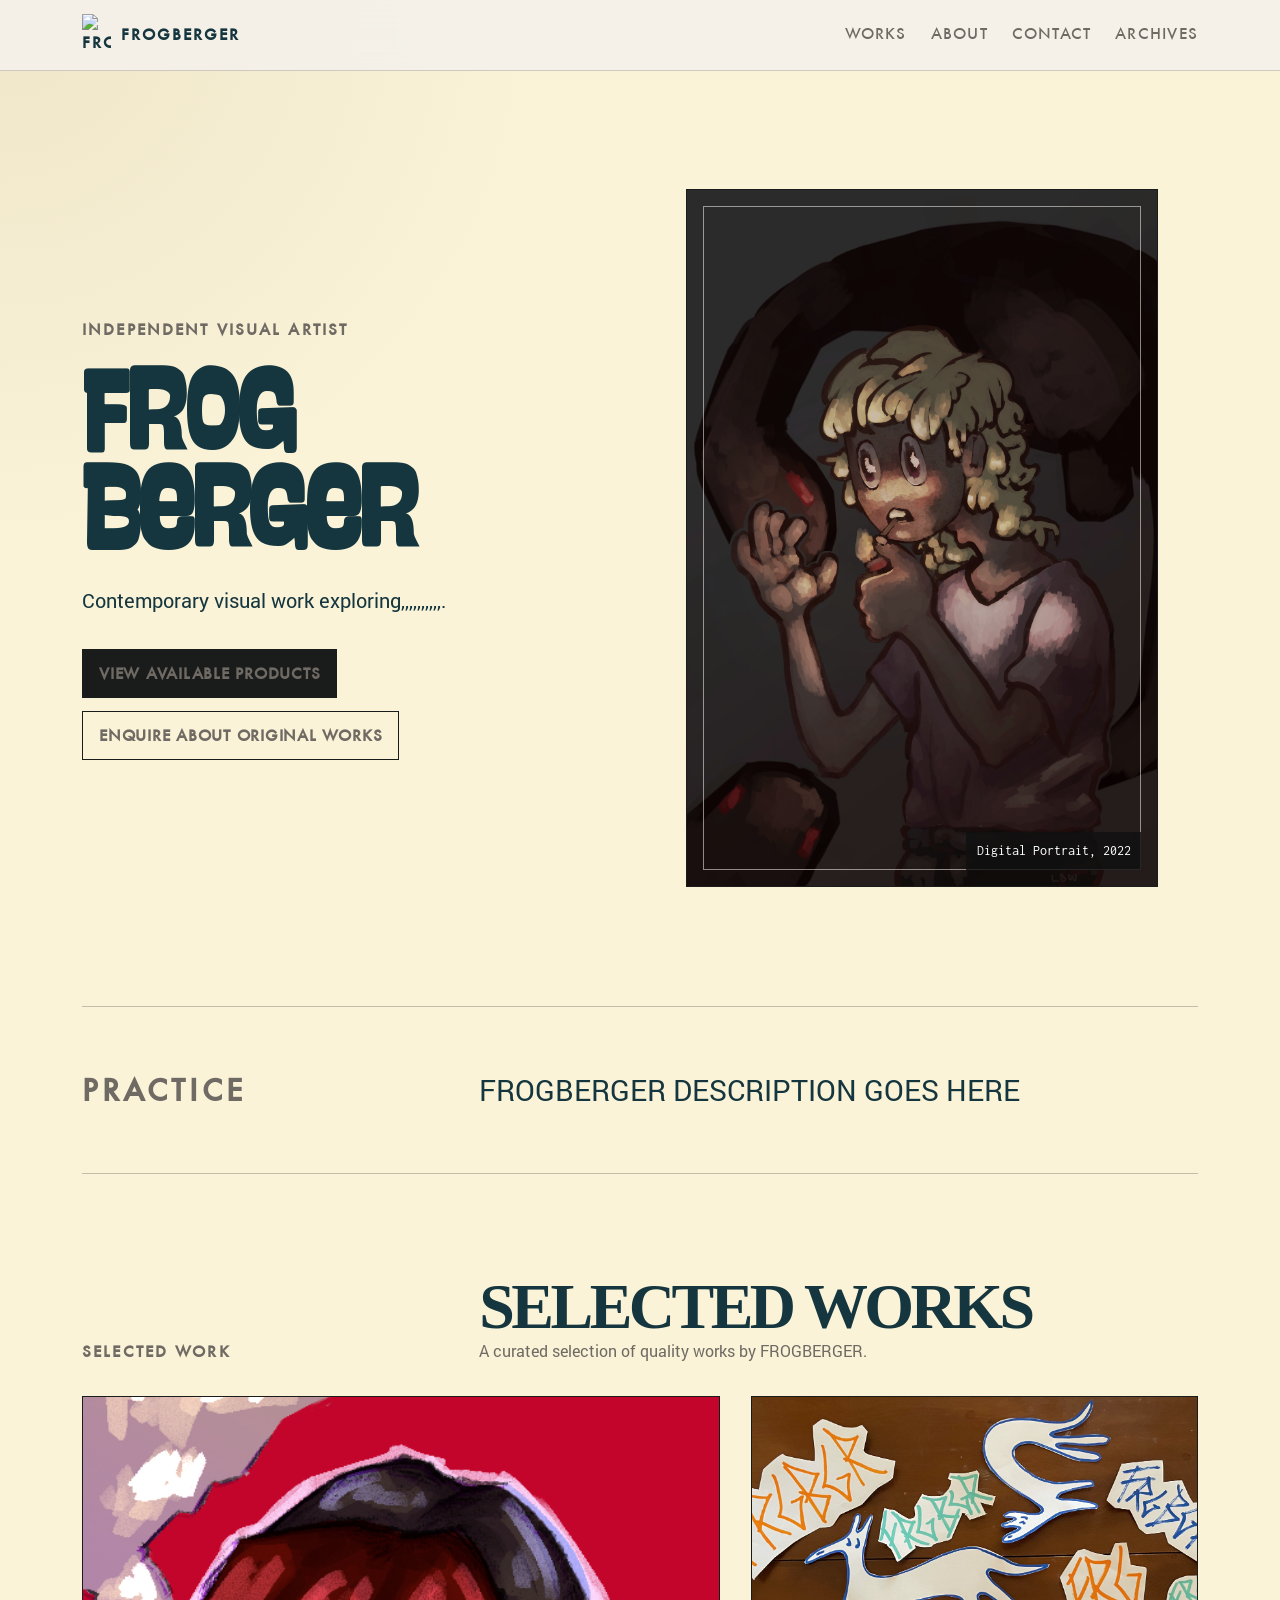
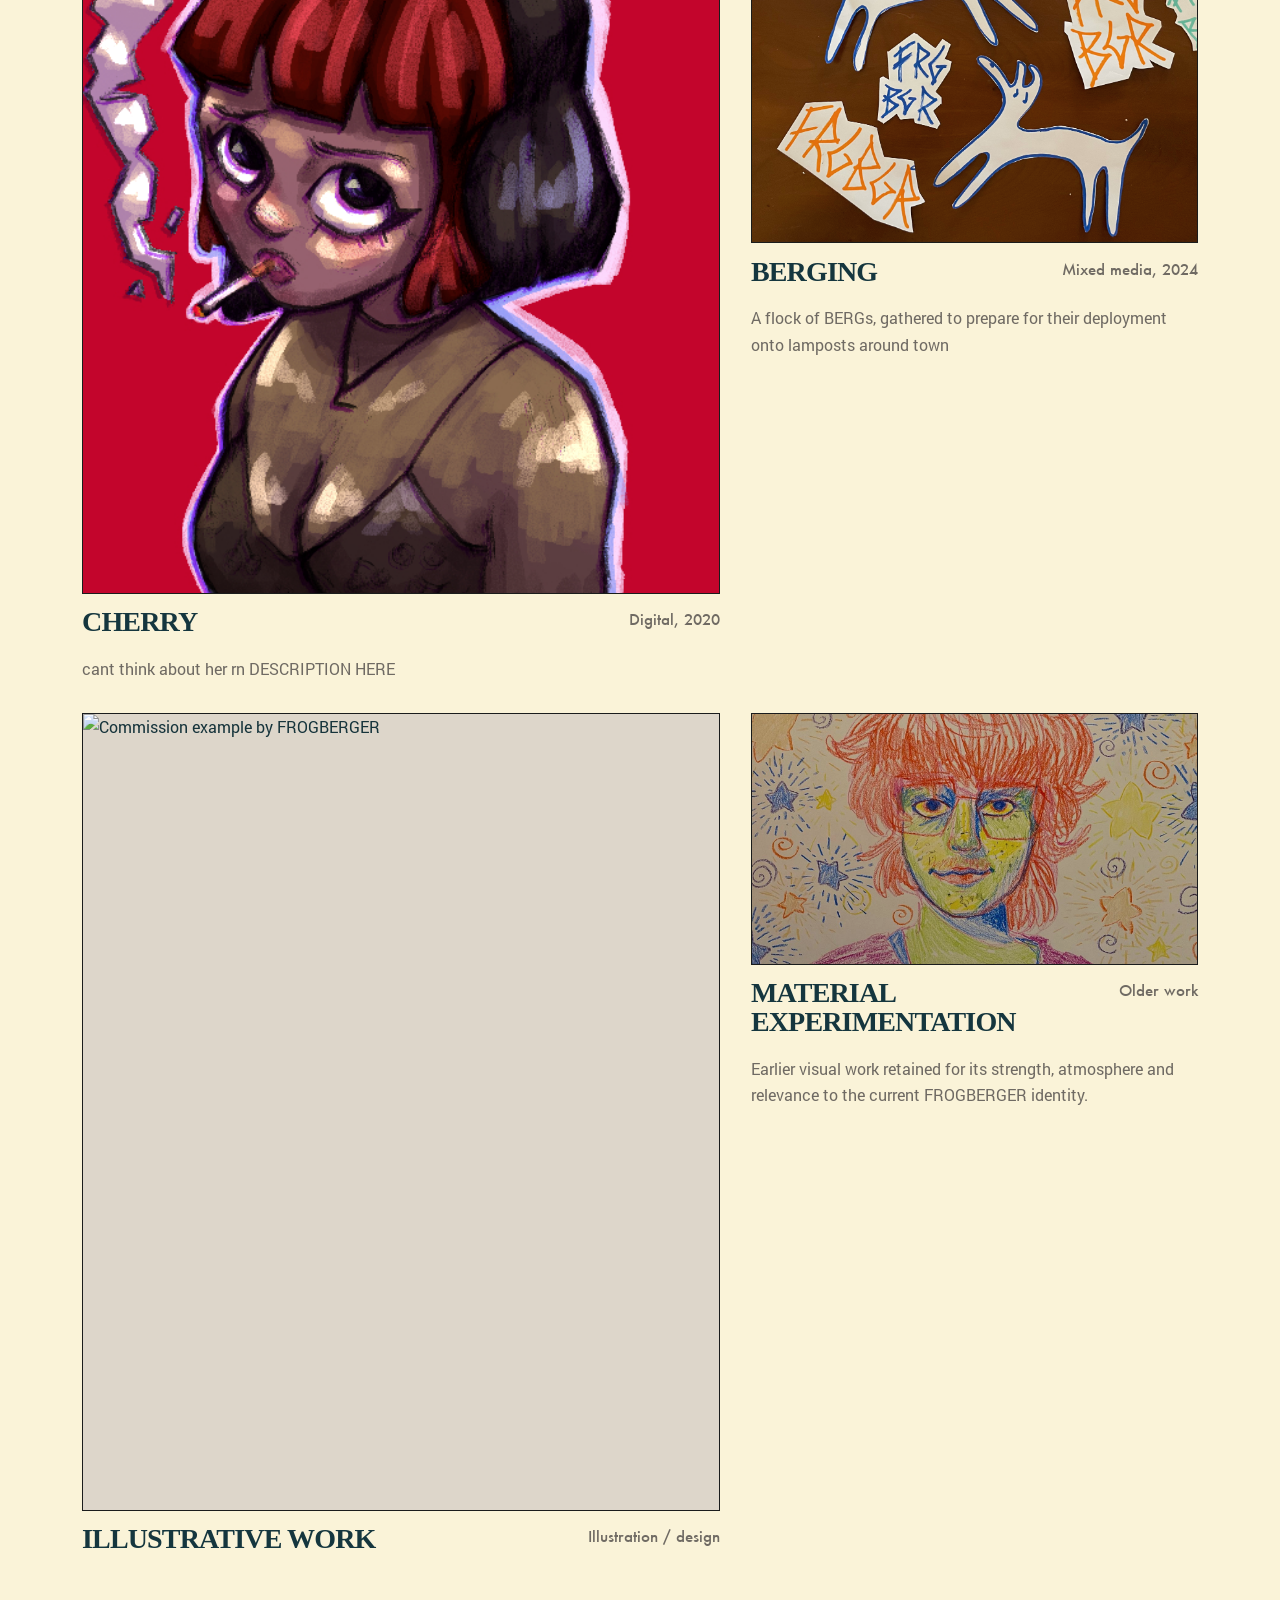
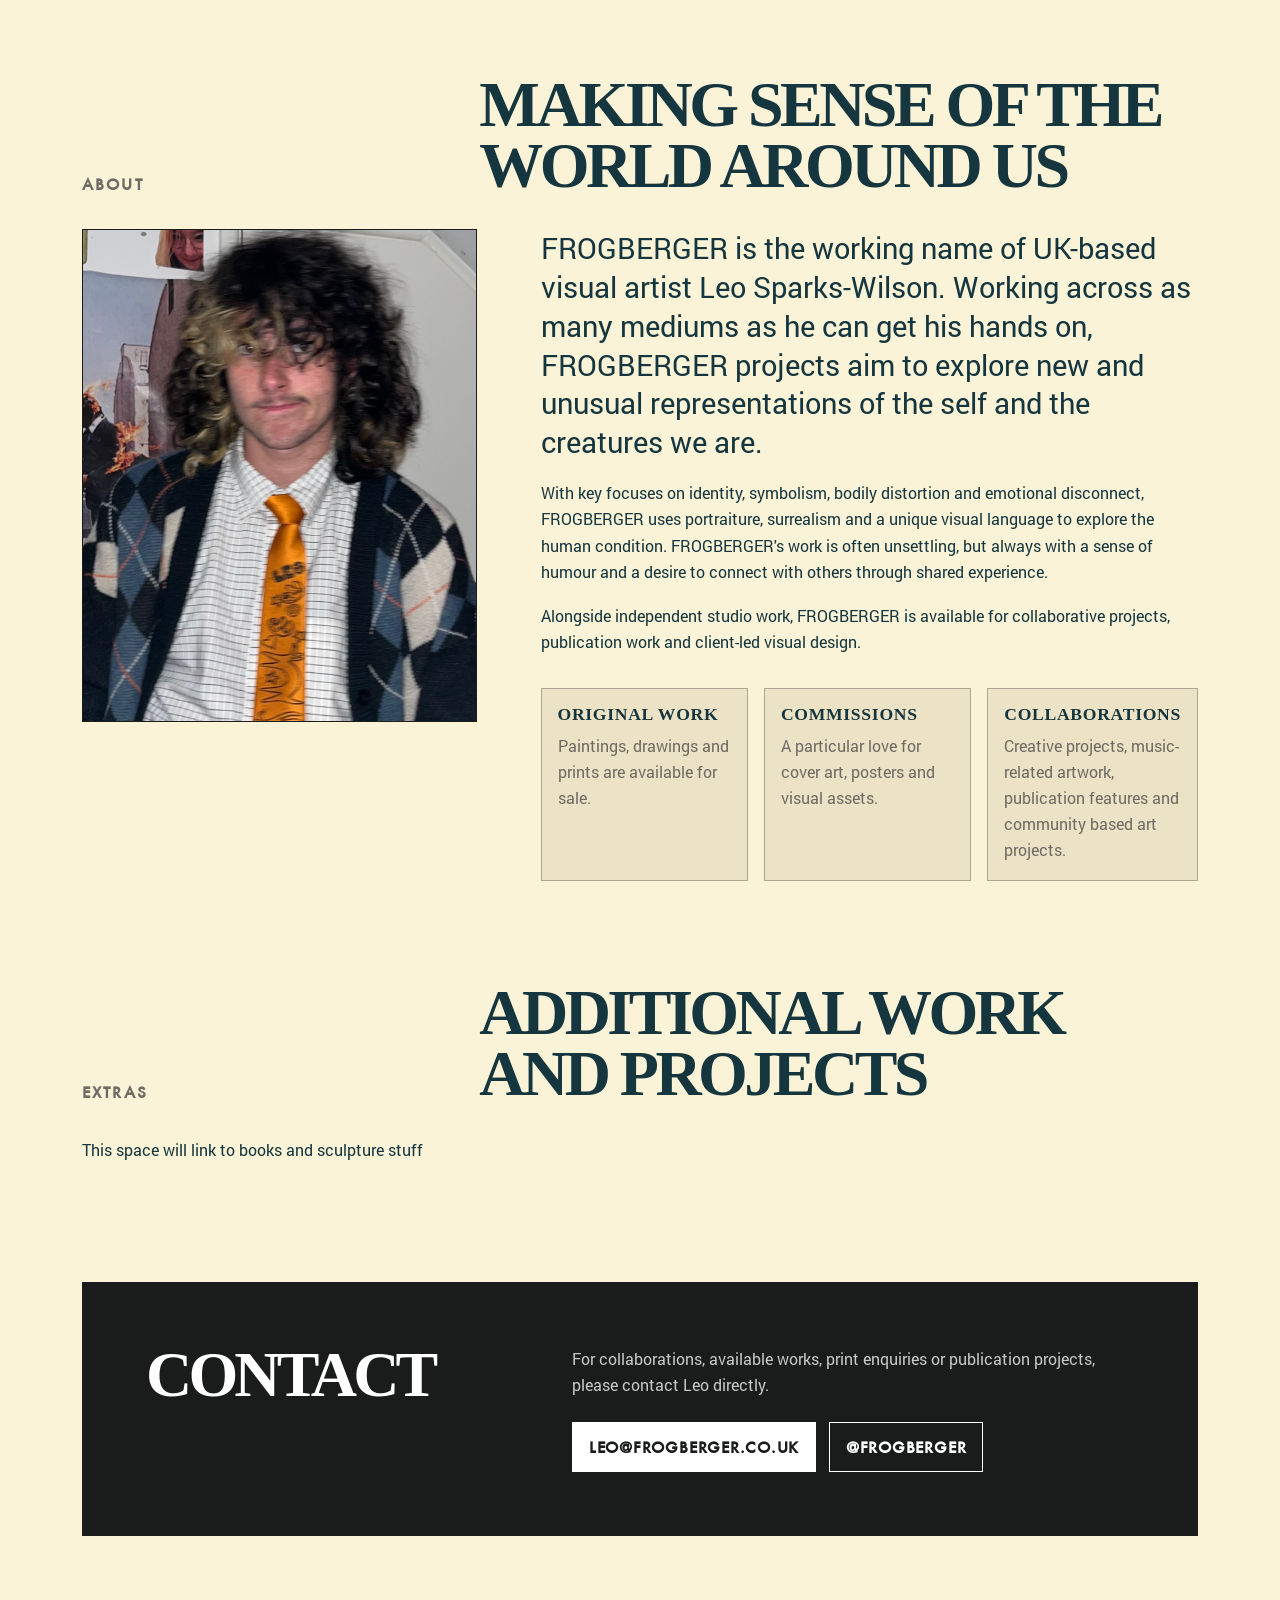
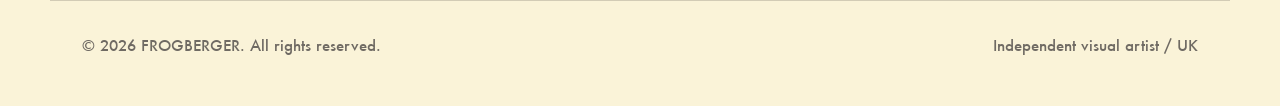
==== index.html @ d0a0699c "Initial upload" ====
<!DOCTYPE html>
<html lang="en-GB">
<head>
  <meta charset="UTF-8" />
  <meta name="viewport" content="width=device-width, initial-scale=1.0" />
  <meta
    name="description"
    content="FROGBERGER — UK-based visual artist working across painting, mixed media and digital image-making."
  />
  <title>FROGBERGER | Visual Artist</title>

  <link rel="preconnect" href="https://fonts.googleapis.com">
  <link rel="preconnect" href="https://fonts.gstatic.com" crossorigin>
  <link href="https://fonts.googleapis.com/css2?family=Inconsolata:wght@400;500;600;700&family=Lora:ital,wght@0,400;0,500;1,400&display=swap" rel="stylesheet">

  <style>
    :root {
      --background: #faf3d8;
      --text: #15363e;
      --muted: #6f6a63;
      --surface: #fbfaf7;
      --surface-dark:#1a1c1c;
      --border: #1a1c1c;
      --accent: #b9a27e;
      --accent-soft: rgba(185, 162, 126, 0.22);
      --shadow: rgba(28, 27, 25, 0.14);
      --max-width: 1180px;
      --gutter: clamp(1rem, 3vw, 2rem);
    }

    @font-face {
      font-family: "Roboto";
      src: url("assets/fonts/Roboto-Regular.ttf") format("truetype");
      font-weight: 400;
      font-display: swap;
    }

    @font-face {
      font-family: "Roboto";
      src: url("assets/fonts/Roboto-Bold.ttf") format("truetype");
      font-weight: 700;
      font-display: swap;
    }

    @font-face {
      font-family: "Roboto";
      src: url("assets/fonts/Roboto-Light.ttf") format("truetype");
      font-weight: 300;
      font-display: swap;
    }

    @font-face {
      font-family: "Futura";
      src: url("assets/fonts/futura.ttf") format("truetype");
      font-weight: 400;
      font-display: swap;
    }

    @font-face {
      font-family: "Goudy Heavyface";
      src: url("assets/fonts/Goudy Heavyface.ttf") format("truetype");
      font-weight: 300;
      font-display: swap;
    }
    @font-face {
      font-family: "Swung Note";
      src: url("assets/fonts/Swung Note.ttf") format("truetype");
      font-weight: 400;
      font-display: swap;
    }
    * {
      box-sizing: border-box;
    }

    html {
      scroll-behaviour: smooth;
    }

    body {
      margin: 0;
      background:
        radial-gradient(circle at top left, rgba(185, 162, 126, 0.16), transparent 34rem),
        var(--background);
      color: var(--text);
      font-family: "Roboto", Georgia, sans-serif;
      font-size: 16px;
      line-height: 1.65;
      text-rendering: optimizeLegibility;
    }

    a {
      color: inherit;
      text-decoration: none;
    }

    img {
      display: block;
      width: 100%;
      max-width: 100%;
    }

    ::selection {
      background: var(--accent);
      color: var(--surface-dark);
    }

    .mono,
    .brand,
    .site-nav,
    .eyebrow,
    .section-label,
    .work-meta,
    .button,
    footer {
      font-family: "Futura", sans-serif;
    }

    .site-header {
      position: sticky;
      top: 0;
      z-index: 20;
      width: 100%;
      background: rgba(244, 241, 235, 0.88);
      border-bottom: 1px solid rgba(28, 27, 25, 0.18);
      backdrop-filter: blur(16px);
    }

    .header-inner {
      width: min(100%, var(--max-width));
      margin: 0 auto;
      padding: 0.9rem var(--gutter);
      display: flex;
      align-items: center;
      justify-content: space-between;
      gap: 1rem;
    }

    .brand {
      display: inline-flex;
      align-items: center;
      gap: 0.65rem;
      font-size: 0.95rem;
      font-weight: 700;
      letter-spacing: 0.13em;
      text-transform: uppercase;
    }

    .brand-logo {
      display: block;
      width: 1.8rem;
      height: auto;
    }

    .site-nav {
      display: flex;
      align-items: center;
      justify-content: flex-end;
      gap: clamp(0.85rem, 2vw, 1.5rem);
      color: var(--muted);
      font-size: 0.95rem;
      text-transform: uppercase;
      letter-spacing: 0.08em;
    }

    .site-nav a {
      position: relative;
      padding-bottom: 0.15rem;
    }

    .site-nav a::after {
      content: "";
      position: absolute;
      left: 0;
      bottom: 0;
      width: 100%;
      height: 1px;
      background: currentColor;
      transform: scaleX(0);
      transform-origin: right;
      transition: transform 180ms ease;
    }

    .site-nav a:hover::after,
    .site-nav a:focus-visible::after {
      transform: scaleX(1);
      transform-origin: left;
    }

    .site-nav a:focus-visible,
    .brand:focus-visible,
    .button:focus-visible,
    .work-card:focus-within {
      outline: 2px solid var(--accent);
      outline-offset: 4px;
    }

    main {
      width: min(100%, var(--max-width));
      margin: 0 auto;
      padding: 0 var(--gutter) 4rem;
    }

    .hero {
      min-height: calc(100vh - 4rem);
      display: grid;
      grid-template-columns: minmax(0, 0.95fr) minmax(320px, 1.05fr);
      gap: clamp(2rem, 5vw, 5rem);
      align-items: center;
      padding: clamp(3rem, 8vw, 7rem) 0;
    }

    .hero-copy {
      max-width: 600px;
    }

    .eyebrow {
      display: inline-block;
      margin-bottom: 1.25rem;
      color: var(--muted);
      font-size: 0.95rem;
      font-weight: 700;
      letter-spacing: 0.14em;
      text-transform: uppercase;
    }

    .hero h1 {
      margin: 0;
      font-size: clamp(3.2rem, 9vw, 7.5rem);
      line-height: 0.84;
      letter-spacing: mm;
      text-transform: lowercase;
      font-family: "Swung Note", serif;
    }

    .hero-summary {
      max-width: 540px;
      margin: 1.75rem 0 0;
      color: var(--text);
      font-size: clamp(1.05rem, 2vw, 1.25rem);
    }

    .hero-actions {
      display: flex;
      flex-wrap: wrap;
      gap: 0.8rem;
      margin-top: 2rem;
    }

    .button {
      display: inline-flex;
      align-items: center;
      justify-content: center;
      min-height: 2.8rem;
      padding: 0.7rem 1rem;
      border: 1px solid var(--border);
      background: var(--surface-dark);
      color: var(--muted);
      font-size: 0.95rem;
      font-weight: 700;
      letter-spacing: 0.05em;
      text-transform: uppercase;
      transition: background 180ms ease, color 180ms ease, transform 180ms ease;
    }

    .button:hover {
      transform: translateY(-2px);
    }

    .button.secondary {
      background: transparent;
      color: var(--muted);
    }

    .hero-image-wrap {
      position: relative;
      align-self: stretch;
      min-height: 560px;
      border: 1px solid var(--border);
      background: var(--surface);
      overflow: hidden;
    }

    .hero-image-wrap::before {
      content: "";
      position: absolute;
      inset: 1rem;
      z-index: 1;
      border: 1px solid rgba(244, 241, 235, 0.55);
      pointer-events: none;
    }

    .hero-image {
      height: 100%;
      object-fit: cover;
      filter: contrast(1.03) saturate(0.92);
    }

    .image-caption {
      position: absolute;
      right: 1rem;
      bottom: 1rem;
      z-index: 2;
      max-width: calc(100% - 2rem);
      padding: 0.45rem 0.65rem;
      background: rgba(17, 17, 17, 0.82);
      color: #ffffff;
      font-family: "Inconsolata", monospace;
      font-size: 0.9rem;
    }

    .intro-strip {
      display: grid;
      grid-template-columns: 0.65fr 1.35fr;
      gap: clamp(1.5rem, 4vw, 4rem);
      padding: clamp(2rem, 5vw, 4rem) 0;
      border-top: 1px solid rgba(28, 27, 25, 0.25);
      border-bottom: 1px solid rgba(28, 27, 25, 0.25);
    }

    .section-label {
      margin: 0;
      color: var(--muted);
      font-size: 0.95rem;
      font-weight: 700;
      letter-spacing: 0.14em;
      text-transform: uppercase;
    }

    .intro-strip p {
      max-width: 760px;
      margin: 0;
      font-size: clamp(1.2rem, 2.4vw, 1.8rem);
      line-height: 1.35;
    }

    .section {
      padding: clamp(3.5rem, 8vw, 7rem) 0 0;
    }

    .section-header {
      display: grid;
      grid-template-columns: 0.65fr 1.35fr;
      gap: clamp(1.5rem, 4vw, 4rem);
      align-items: end;
      margin-bottom: 2rem;
    }

    .section-header h2 {
      margin: 0;
      font-family: "Goudy Heavyface", serif;
      font-size: clamp(2.1rem, 5vw, 4rem);
      line-height: 0.95;
      letter-spacing: -0.055em;
      text-transform: uppercase;
    }

    .section-header p {
      max-width: 620px;
      margin: 0;
      color: var(--muted);
    }

    .work-grid {
      display: grid;
      grid-template-columns: repeat(12, 1fr);
      gap: clamp(1rem, 2.4vw, 2rem);
    }

    .work-card {
      position: relative;
      display: block;
      color: inherit;
    }

    .work-card.large {
      grid-column: span 7;
    }

    .work-card.medium {
      grid-column: span 5;
    }

    .work-card.full {
      grid-column: span 12;
    }

    .work-image-frame {
      position: relative;
      overflow: hidden;
      border: 1px solid var(--border);
      background: #ddd6ca;
    }

    .work-image-frame.portrait {
      aspect-ratio: 4 / 5;
    }

    .work-image-frame.landscape {
      aspect-ratio: 16 / 9;
    }

    .work-image-frame.square {
      aspect-ratio: 1 / 1;
    }

    .work-image-frame img {
      height: 100%;
      object-fit: cover;
      filter: contrast(1.02) saturate(0.9);
      transition: transform 420ms ease, filter 420ms ease;
    }

    .work-card:hover .work-image-frame img {
      transform: scale(1.035);
      filter: contrast(1.06) saturate(0.98);
    }

    .work-info {
      display: grid;
      grid-template-columns: minmax(0, 1fr) auto;
      gap: 1rem;
      padding: 0.85rem 0 0;
      align-items: start;
    }

    .work-info h3 {
      margin: 0;
      font-family: "Goudy Heavyface", serif;
      font-size: clamp(1.2rem, 2.3vw, 1.75rem);
      line-height: 1.05;
      letter-spacing: -0.03em;
      text-transform: uppercase;
    }

    .work-meta {
      margin: 0;
      color: var(--muted);
      font-size: 0.95rem;
      text-align: right;
      white-space: nowrap;
    }

    .work-description {
      grid-column: 1 / -1;
      max-width: 680px;
      margin: 0.2rem 0 0;
      color: var(--muted);
    }

    .about-layout {
      display: grid;
      grid-template-columns: minmax(260px, 0.75fr) minmax(0, 1.25fr);
      gap: clamp(2rem, 5vw, 5rem);
      align-items: start;
    }

    .about-image {
      border: 1px solid var(--border);
      aspect-ratio: 4 / 5;
      object-fit: cover;
      background: #ddd6ca;
    }

    .about-copy {
      max-width: 760px;
    }

    .about-copy p:first-child {
      margin-top: 0;
      font-size: clamp(1.25rem, 2.5vw, 1.8rem);
      line-height: 1.35;
    }

    .about-copy p {
      margin: 1.1rem 0 0;
    }

    .services {
      display: grid;
      grid-template-columns: repeat(3, 1fr);
      gap: 1rem;
      margin-top: 2rem;
    }

    .service-card {
      min-height: 10rem;
      padding: 1rem;
      border: 1px solid rgba(28, 27, 25, 0.3);
      background: var(--accent-soft);
    }

    .service-card h3 {
      margin: 0 0 0.65rem;
      font-family: "Goudy Heavyface", serif;
      font-size: 1.1rem;
      line-height: 1.1;
      text-transform: uppercase;
      letter-spacing: 0.04em;
    }

    .service-card p {
      margin: 0;
      color: var(--muted);
      font-size: 0.98rem;
    }

    .contact-panel {
      display: grid;
      grid-template-columns: 0.8fr 1.2fr;
      gap: clamp(1.5rem, 4vw, 4rem);
      padding: clamp(2rem, 5vw, 4rem);
      background: var(--surface-dark);
      color: #ffffff;
    }

    .contact-panel h2 {
      margin: 0;
      font-family: "Goudy Heavyface", serif;
      font-size: clamp(2.4rem, 5vw, 4.5rem);
      line-height: 0.9;
      letter-spacing: -0.06em;
      text-transform: uppercase;
    }

    .contact-panel p {
      max-width: 620px;
      margin: 0;
      color: rgba(255, 255, 255, 0.76);
    }

    .contact-links {
      display: flex;
      flex-wrap: wrap;
      gap: 0.8rem;
      margin-top: 1.5rem;
    }

    .contact-panel .button {
      border-color: #ffffff;
      background: #ffffff;
      color: var(--surface-dark);
    }

    .contact-panel .button.secondary {
      background: transparent;
      color: #ffffff;
    }

    footer {
      width: min(100%, var(--max-width));
      margin: 0 auto;
      padding: 2rem var(--gutter) 3rem;
      color: var(--muted);
      font-size: 0.95rem;
      display: flex;
      justify-content: space-between;
      gap: 1rem;
      border-top: 1px solid rgba(28, 27, 25, 0.18);
    }

    footer p {
      margin: 0;
    }

    @media (max-width: 900px) {
      .hero,
      .intro-strip,
      .section-header,
      .about-layout,
      .contact-panel {
        grid-template-columns: 1fr;
      }

      .hero {
        min-height: auto;
      }

      .hero-image-wrap {
        min-height: 420px;
      }

      .work-card.large,
      .work-card.medium,
      .work-card.full {
        grid-column: span 12;
      }

      .services {
        grid-template-columns: 1fr;
      }
    }

    @media (max-width: 640px) {
      .header-inner {
        align-items: flex-start;
        flex-direction: column;
      }

      .site-nav {
        width: 100%;
        justify-content: space-between;
        gap: 0.75rem;
        font-size: 0.9rem;
      }

      .hero h1 {
        font-size: clamp(3.2rem, 18vw, 5.4rem);
      }

      .hero-image-wrap {
        min-height: 360px;
      }

      .work-info {
        grid-template-columns: 1fr;
      }

      .work-meta {
        text-align: left;
      }

      footer {
        flex-direction: column;
      }
    }
  </style>
</head>

<body>
  <header class="site-header">
    <div class="header-inner">
      <a class="brand" href="#top" aria-label="FROGBERGER home">
        <img class="brand-logo" src="assets/logo.png" alt="FROGBERGER" />
        FROGBERGER
      </a>

      <nav class="site-nav" aria-label="Main navigation">
        <a href="collections.html">Works</a>
        <a href="#about">about</a>
        <a href="#contact">Contact</a>
        <a href="archive.html">Archives</a>
      </nav>
    </div>
  </header>

  <main id="top">
    <section class="hero" aria-labelledby="hero-title">
      <div class="hero-copy">
        <span class="eyebrow">Independent visual artist</span>
        <h1 id="hero-title">FROG<br>BERGER</h1>
        <p class="hero-summary">
          Contemporary visual work exploring,,,,,,,,,,.
        </p>
        <div class="hero-actions" aria-label="Primary actions">
          <a class="button" href="https://www.redbubble.com/people/frogbabiee/shop?asc=u&ref=account-nav-dropdown">view available products</a>
          <a class="button secondary" href="#contact">Enquire about original works</a>
        </div>
      </div>

      <figure class="hero-image-wrap">
        <img
          class="hero-image"
          src="assets/images/work56.jpg"
          alt="FROGBERGER"
        />
        <figcaption class="image-caption">Digital Portrait, 2022</figcaption>
      </figure>
    </section>

    <section class="intro-strip" aria-label="Practice summary">
      <p class="section-label">Practice</p>
      <p>
FROGBERGER DESCRIPTION GOES HERE
      </p>
    </section>

    <section id="work" class="section" aria-labelledby="work-title">
      <div class="section-header">
        <p class="section-label">Selected work</p>
        <div>
          <h2 id="work-title">Selected works</h2>
          <p>
            A curated selection of quality works by FROGBERGER.
        </div>
      </div>

      <div class="work-grid">
        <a class="work-card large" href="#contact" aria-label="Enquire about Terminal Bliss in the Face of Damnation">
          <div class="work-image-frame portrait">
            <img src="assets/images/work9.jpg" 
            alt="Cherry by FROGBERGER" />
            
          </div>
          <div class="work-info">
            <h3>Cherry</h3>
            <p class="work-meta">Digital, 2020</p>
            <p class="work-description">
cant think about her rn DESCRIPTION HERE            </p>
          </div>
        </a>

        <a class="work-card medium" href="#contact" aria-label="Enquire about Self Portrait">
          <div class="work-image-frame square">
            <img src="assets/images/work89.jpeg" alt="a congregation of FROGBERGERs" />
          </div>
          <div class="work-info">
            <h3>BERGING</h3>
            <p class="work-meta">Mixed media, 2024</p>
            <p class="work-description">
              A flock of BERGs, gathered to prepare for their deployment onto lamposts around town
          </div>
        </a>

        <a class="work-card large" href="#contact" aria-label="Enquire about commission work">
          <div class="work-image-frame portrait">
            <img src="assets/images/work64.jpEg" alt="Commission example by FROGBERGER" />
          </div>
          <div class="work-info">
            <h3>illustrative work</h3>
            <p class="work-meta">Illustration / design</p>
            <p class="work-description">
            </p>
          </div>
        </a>

        <a class="work-card medium" href="#contact" aria-label="Enquire about archive work">
          <div class="work-image-frame landscape">
            <img src="assets/images/work14.jpg" alt="Selected archive work by FROGBERGER" />
          </div>
          <div class="work-info">
            <h3>material experimentation</h3>
            <p class="work-meta">Older work</p>
            <p class="work-description">
              Earlier visual work retained for its strength, atmosphere and relevance to the current FROGBERGER identity.
            </p>
          </div>
        </a>
      </div>
    </section>

    <section id="about" class="section" aria-labelledby="about-title">
      <div class="section-header">
        <p class="section-label">About</p>
        <h2 id="about-title">Making sense of the world around us</h2>
      </div>

      <div class="about-layout">
        <img
          class="about-image"
          src="assets/images/icon_01.jpeg"
          alt="mr leo"
        />

        <div class="about-copy">
          <p>
            FROGBERGER is the working name of UK-based visual artist Leo Sparks-Wilson. Working across as many mediums as he can get his hands on, FROGBERGER projects aim to explore new and unusual representations of the self and the creatures we are.
          </p>
          <p>
            With key focuses on identity, symbolism, bodily distortion and emotional disconnect, FROGBERGER uses portraiture, surrealism and a unique visual language to explore the human condition. FROGBERGER's work is often unsettling, but always with a sense of humour and a desire to connect with others through shared experience.
          </p>
          <p>
            Alongside independent studio work, FROGBERGER is available for collaborative projects, publication work and client-led visual design.
          </p>

          <div class="services" aria-label="Available services">
            <div class="service-card">
              <h3>Original work</h3>
              <p>Paintings, drawings and prints are available for sale.</p>
            </div>
            <div class="service-card">
              <h3>Commissions</h3>
              <p>A particular love for cover art, posters and visual assets.</p>
            </div>
            <div class="service-card">
              <h3>Collaborations</h3>
              <p>Creative projects, music-related artwork, publication features and community based art projects.</p>
            </div>
          </div>
        </div>
      </div>
    </section>

    <section id="extras" class="section" aria-labelledby="extras-title">
      <div class="section-header">
        <p class="section-label">Extras</p>
        <h2 id="extras-title">Additional work and projects</h2>
      </div>

      <p>
        This space will link to books and sculpture stuff
      </p>
    </section>

    <section id="contact" class="section" aria-labelledby="contact-title">
      <div class="contact-panel">
        <h2 id="contact-title">Contact</h2>
        <div>
          <p>
            For collaborations, available works, print enquiries or publication projects, please contact Leo directly.
          </p>
          <div class="contact-links">
            <a class="button" href="mailto:leo@frogberger.co.uk">leo@frogberger.co.uk</a>
            <a class="button secondary" href="https://instagram.com/frogberger" target="_blank" rel="noreferrer">@frogberger</a>
          </div>
        </div>
      </div>
    </section>
  </main>

  <footer>
    <p>© <span id="year"></span> FROGBERGER. All rights reserved.</p>
    <p>Independent visual artist / UK</p>
  </footer>

  <script>
    document.getElementById("year").textContent = new Date().getFullYear();
  </script>
</body>
</html>
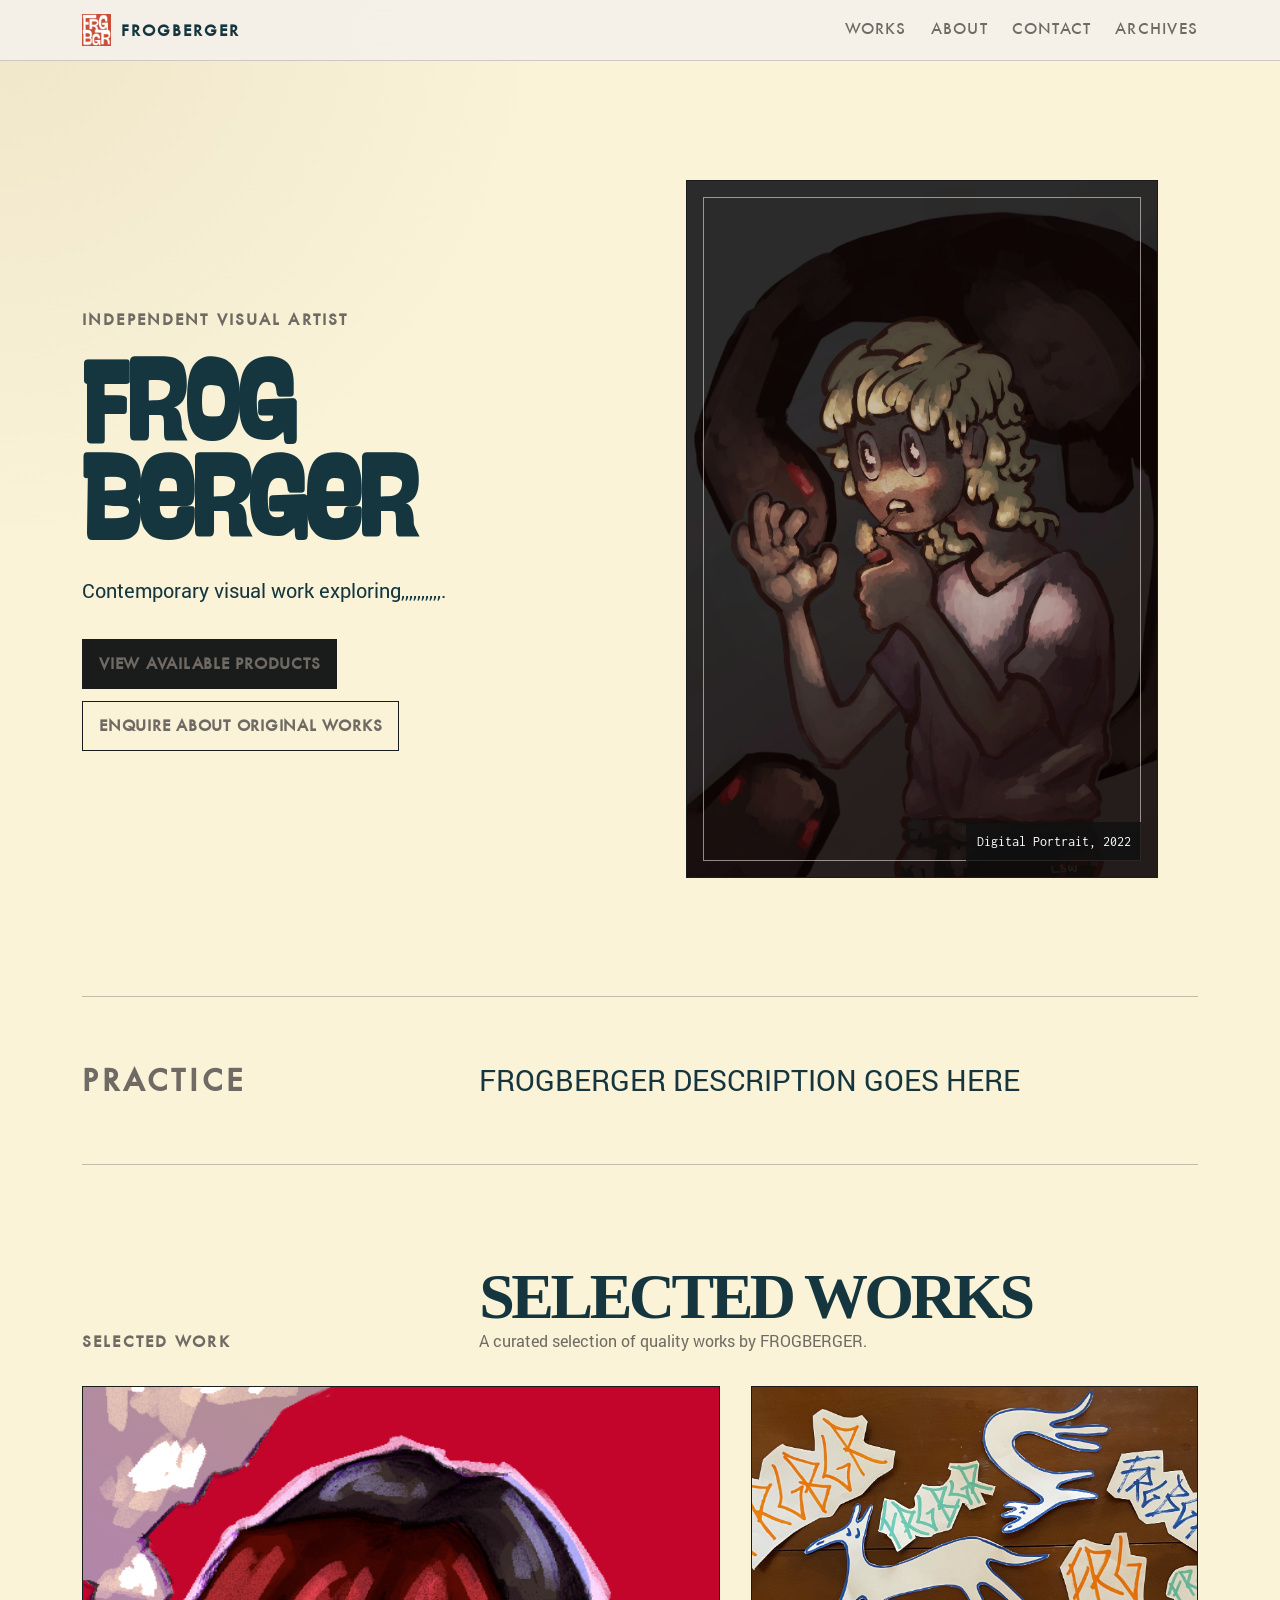
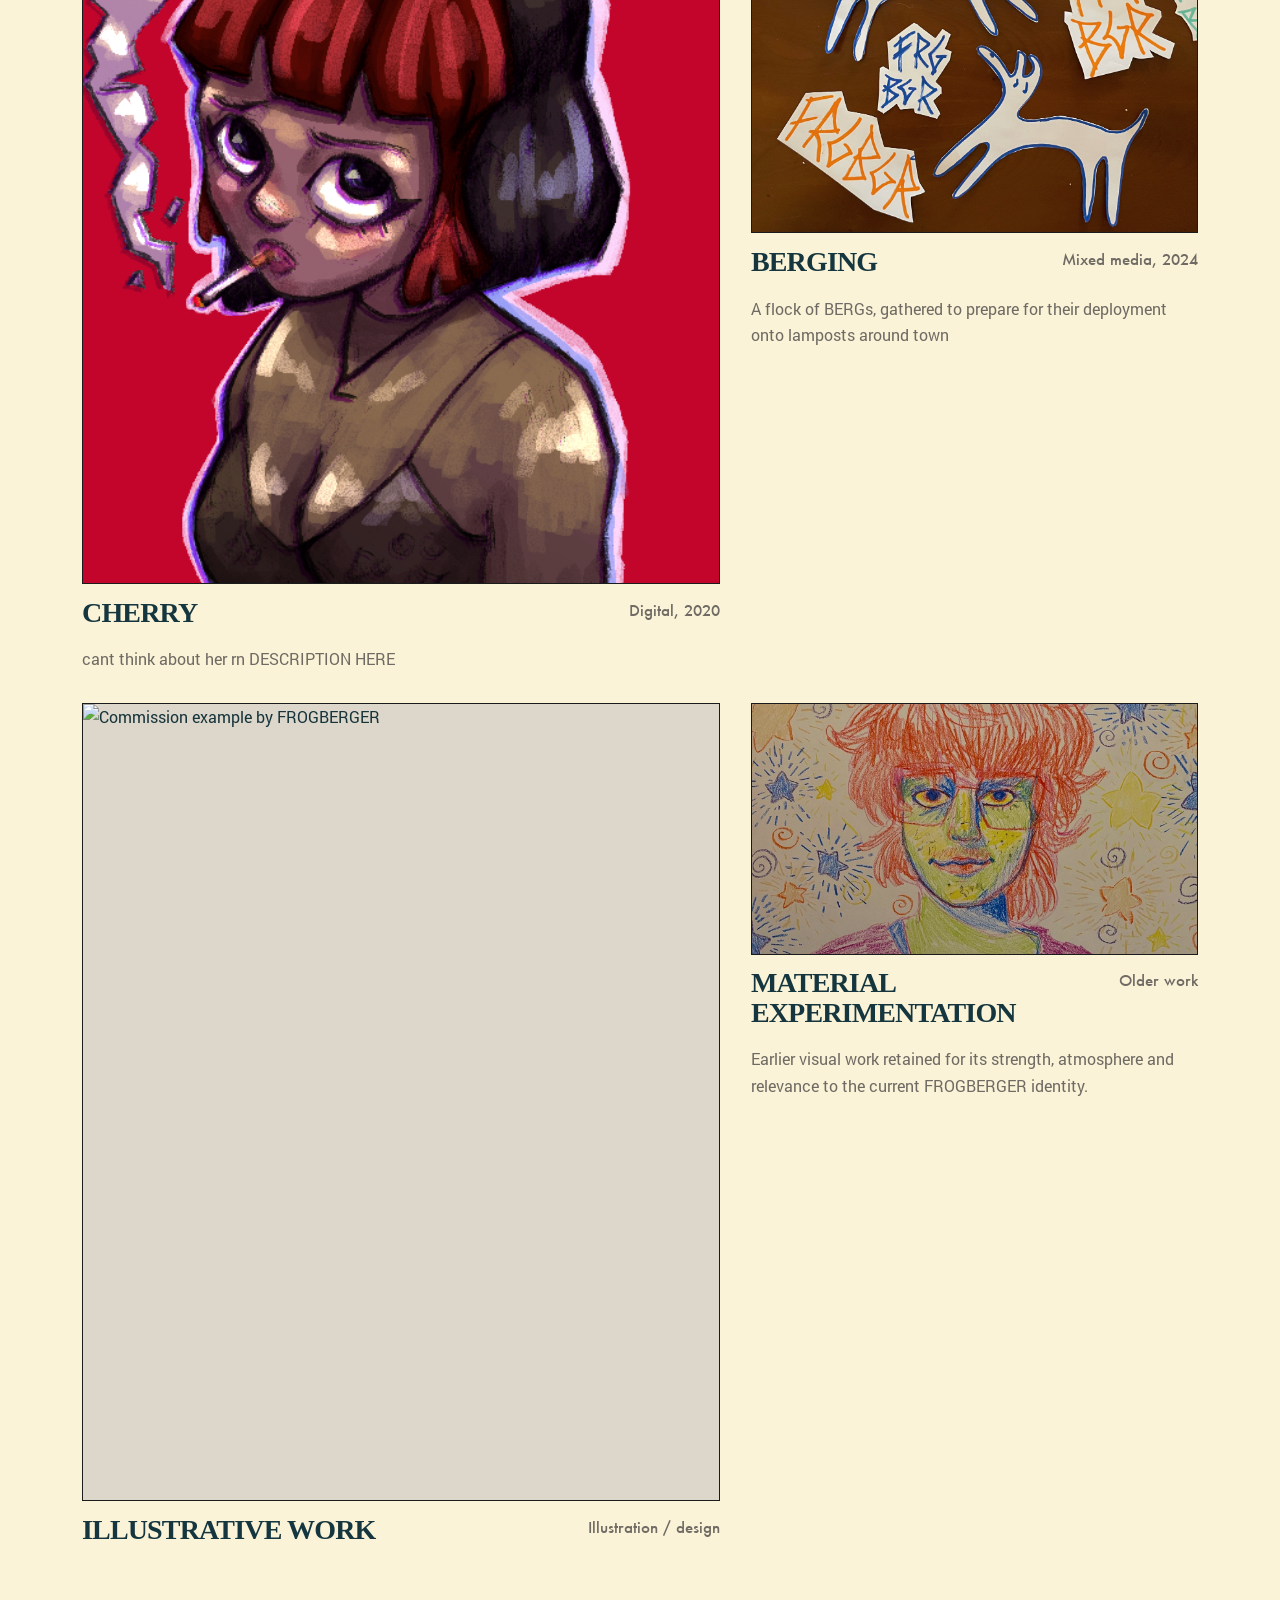
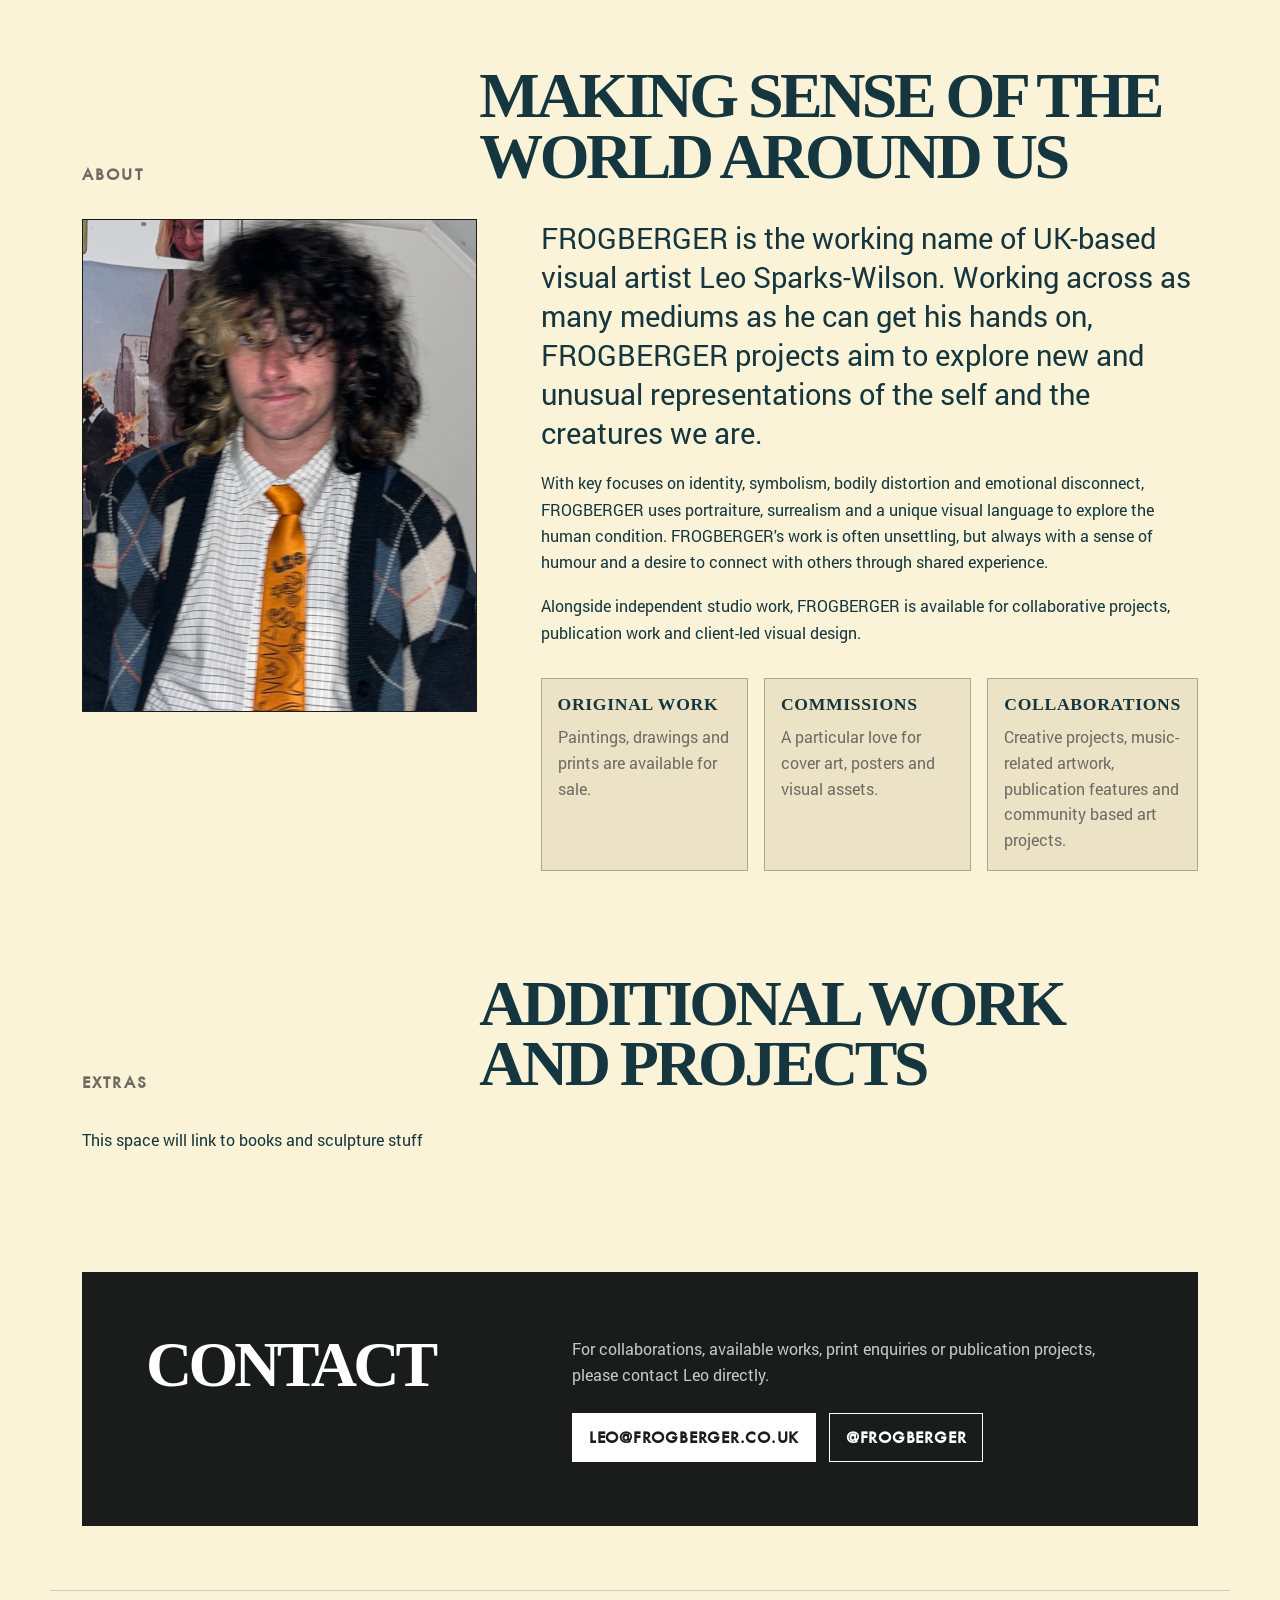
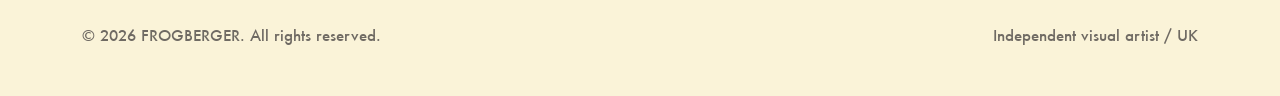
==== commit 41d80bfa: "Move site files into public folder" ====
--- a/index.html
+++ b/index.html
@@ -630,7 +630,7 @@
   <header class="site-header">
     <div class="header-inner">
       <a class="brand" href="#top" aria-label="FROGBERGER home">
-        <img class="brand-logo" src="assets/logo.png" alt="FROGBERGER" />
+        <img class="brand-logo" src="assets/images/logo.png" alt="FROGBERGER" />
         FROGBERGER
       </a>
 
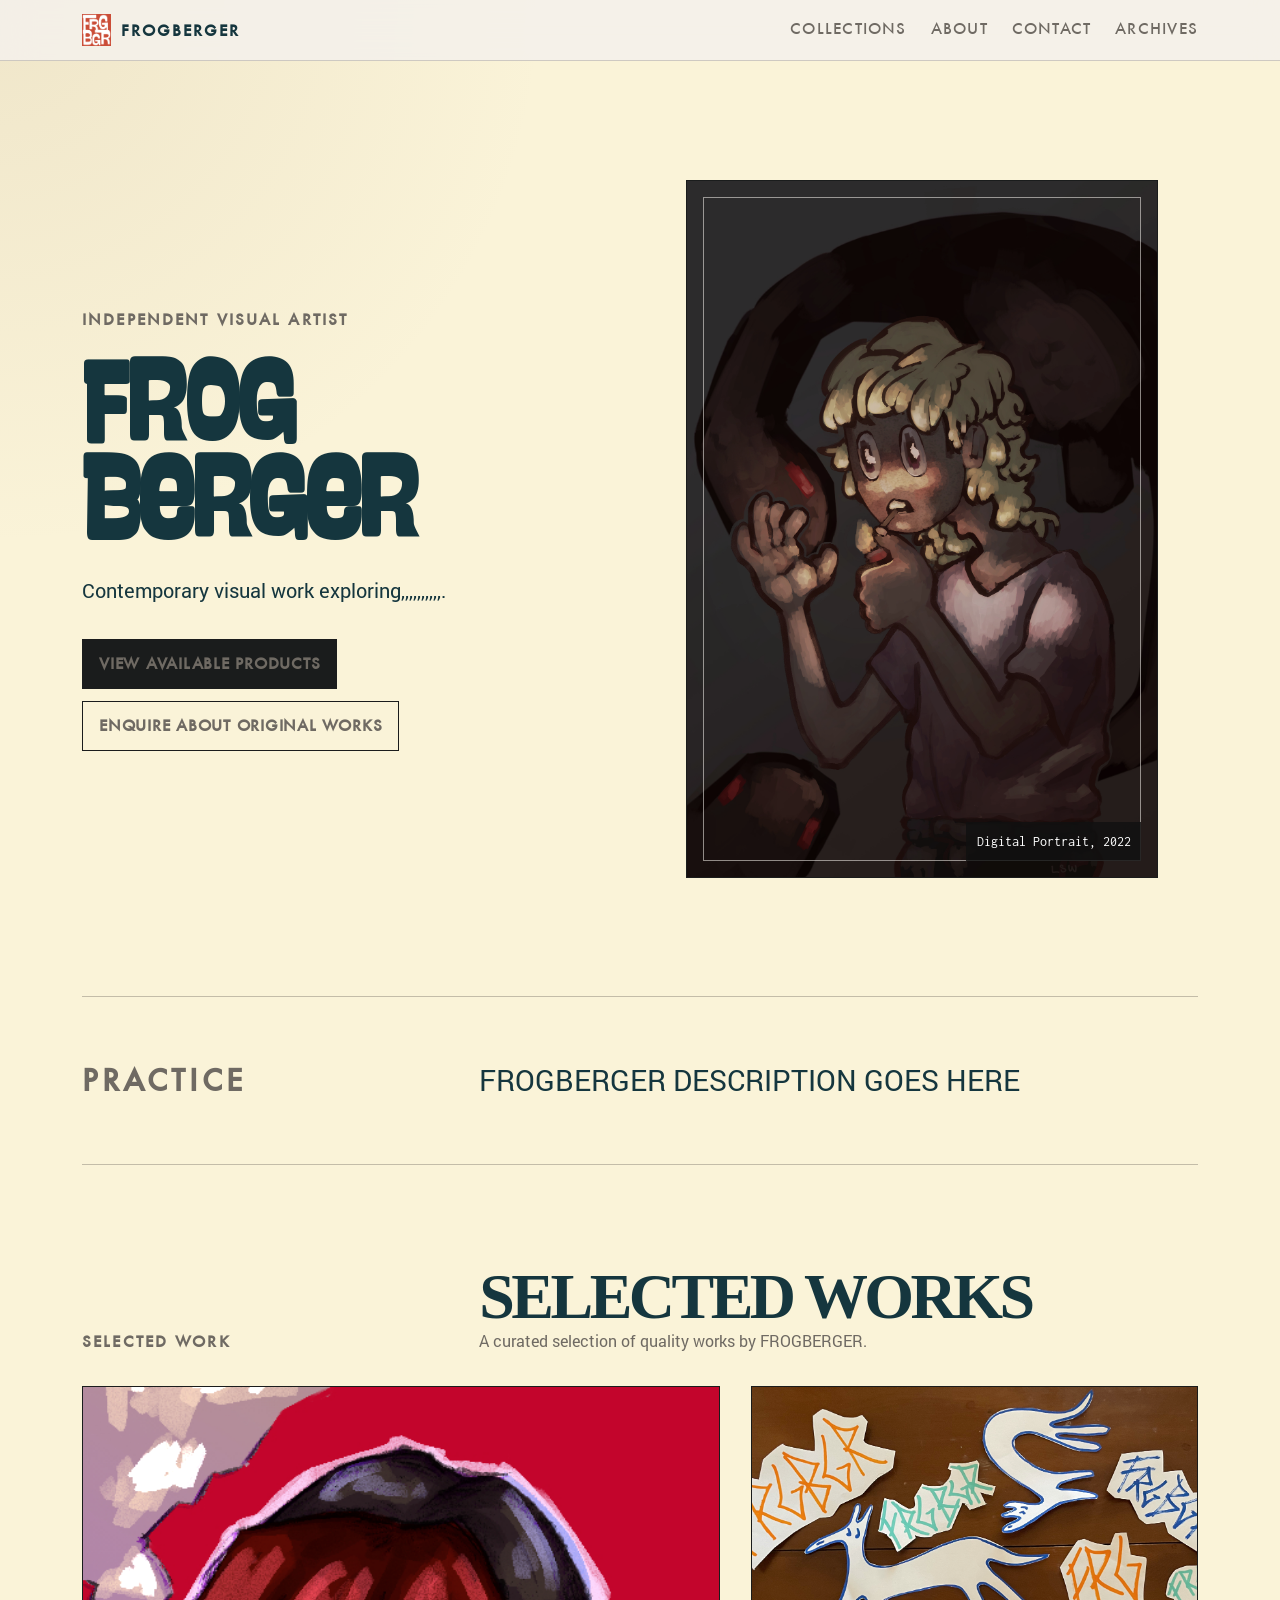
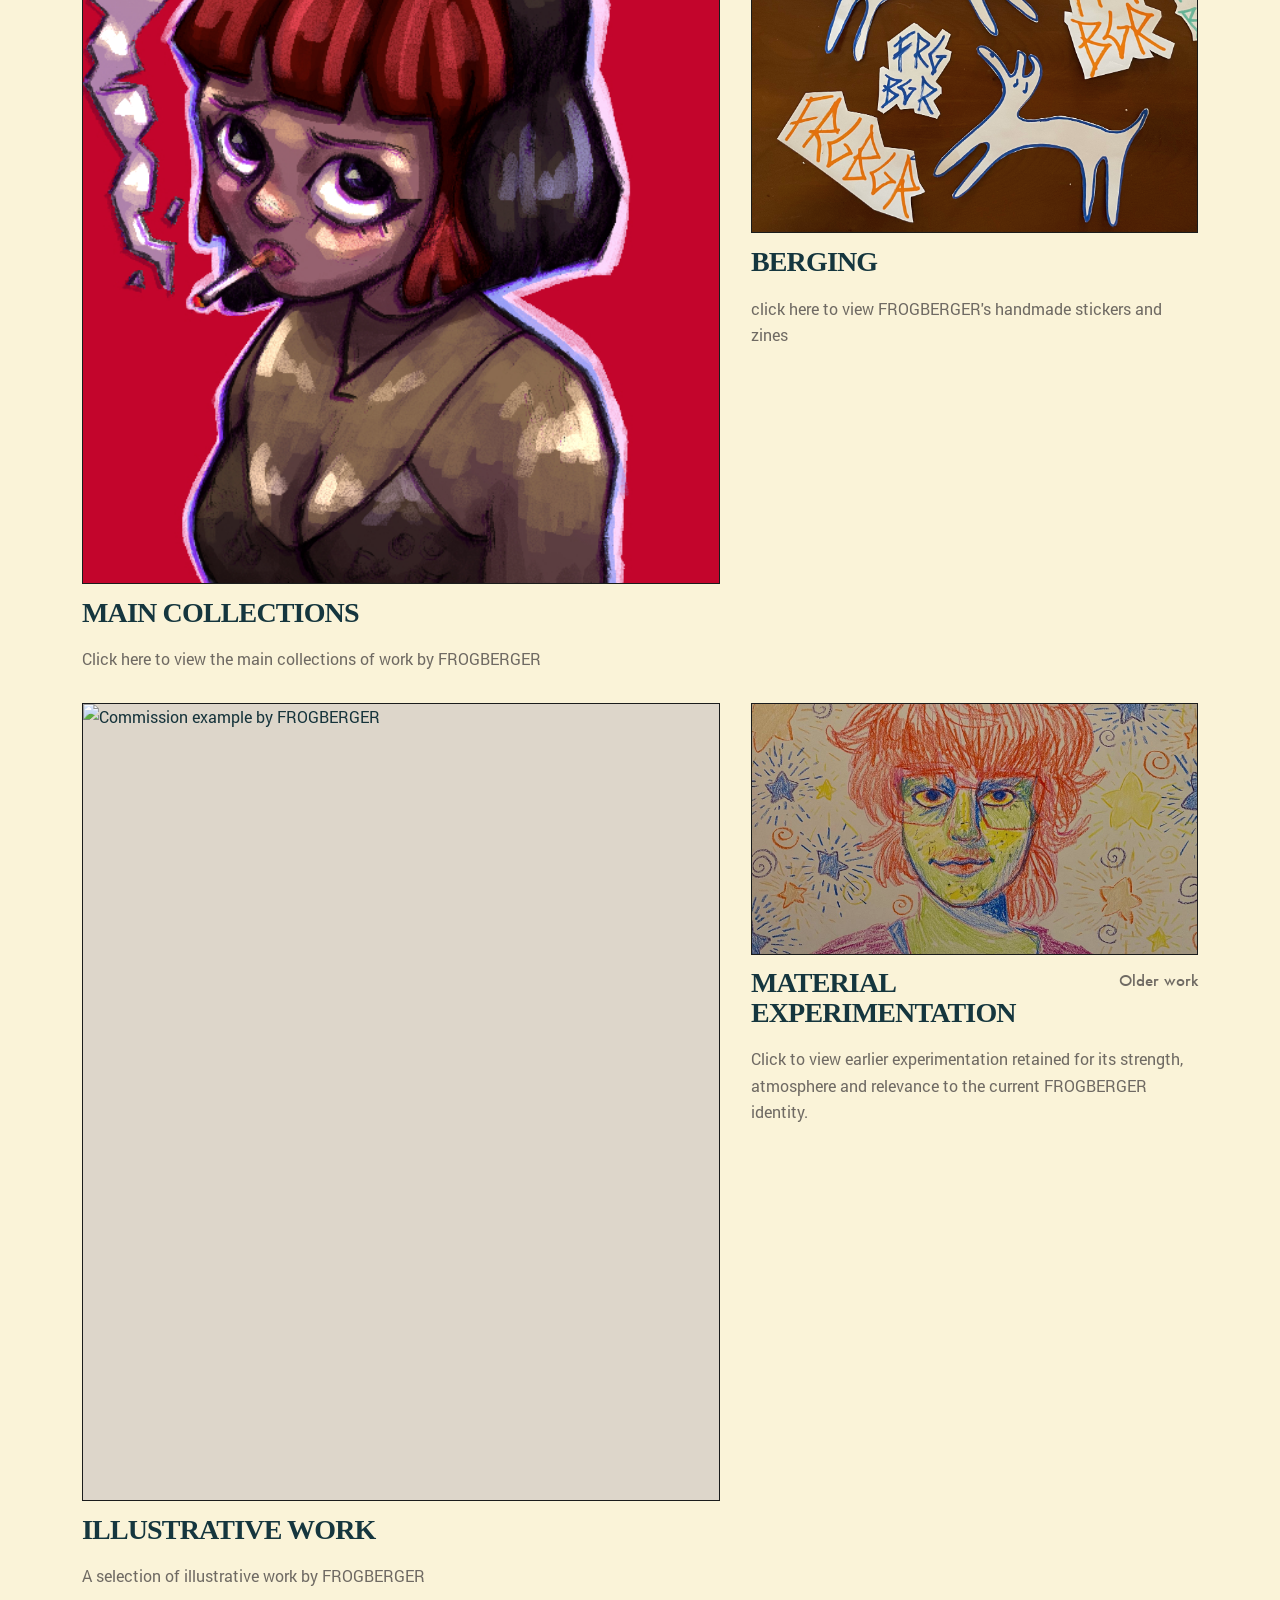
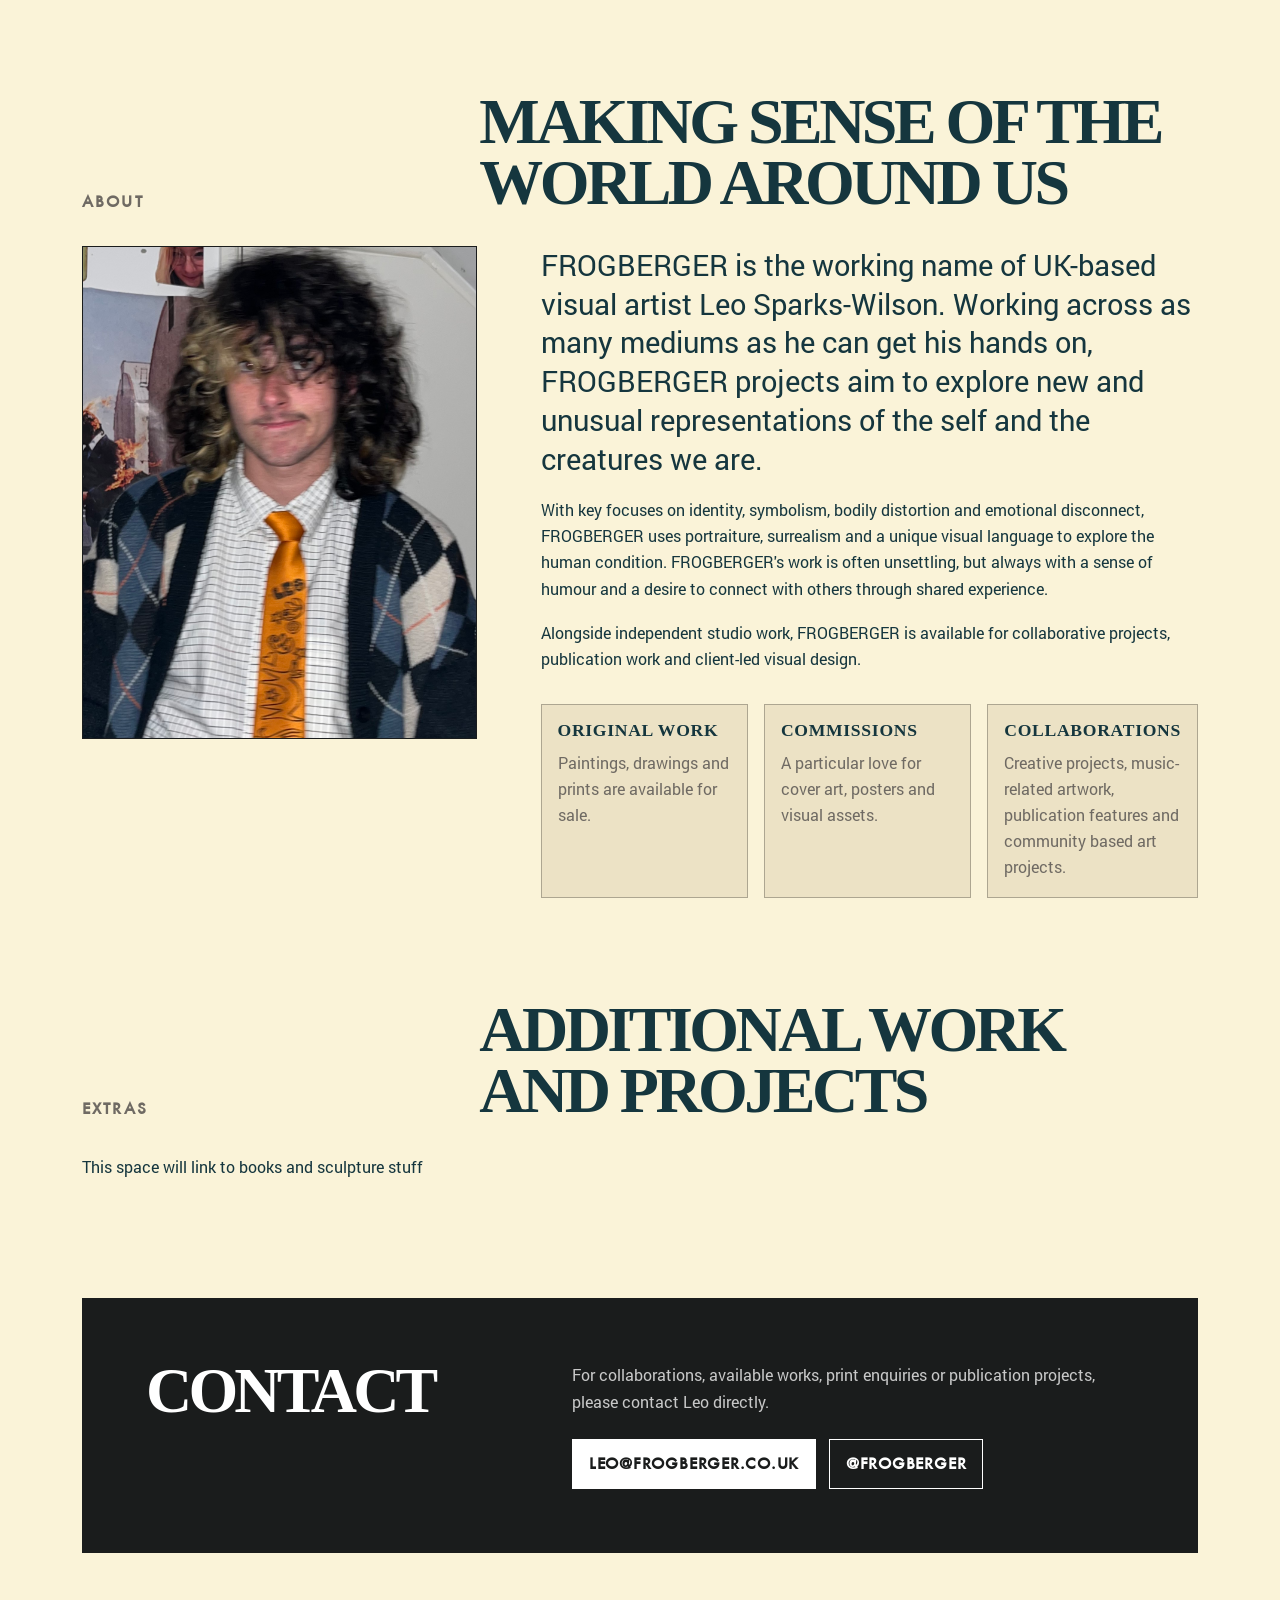
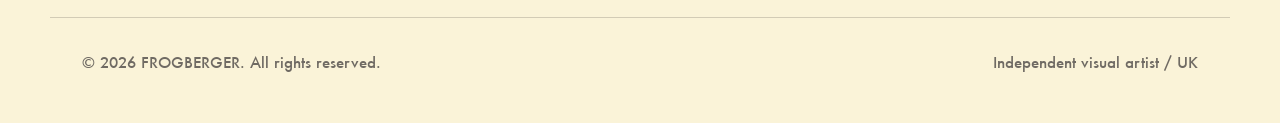
==== commit fb96ed1f: "update" ====
--- a/index.html
+++ b/index.html
@@ -635,7 +635,7 @@
       </a>
 
       <nav class="site-nav" aria-label="Main navigation">
-        <a href="collections.html">Works</a>
+        <a href="collections.html">collections</a>
         <a href="#about">about</a>
         <a href="#contact">Contact</a>
         <a href="archive.html">Archives</a>
@@ -685,45 +685,46 @@
       </div>
 
       <div class="work-grid">
-        <a class="work-card large" href="#contact" aria-label="Enquire about Terminal Bliss in the Face of Damnation">
+        <a class="work-card large" href="collections.html" aria-label="Enquire about Terminal Bliss in the Face of Damnation">
           <div class="work-image-frame portrait">
             <img src="assets/images/work9.jpg" 
             alt="Cherry by FROGBERGER" />
             
           </div>
           <div class="work-info">
-            <h3>Cherry</h3>
-            <p class="work-meta">Digital, 2020</p>
+            <h3>Main collections</h3>
+           
             <p class="work-description">
-cant think about her rn DESCRIPTION HERE            </p>
+Click here to view the main collections of work by FROGBERGER
+            </p>
           </div>
         </a>
 
-        <a class="work-card medium" href="#contact" aria-label="Enquire about Self Portrait">
+        <a class="work-card medium" href="works.html\berging" aria-label="Enquire about Self Portrait">
           <div class="work-image-frame square">
             <img src="assets/images/work89.jpeg" alt="a congregation of FROGBERGERs" />
           </div>
           <div class="work-info">
             <h3>BERGING</h3>
-            <p class="work-meta">Mixed media, 2024</p>
             <p class="work-description">
-              A flock of BERGs, gathered to prepare for their deployment onto lamposts around town
+             click here to view FROGBERGER's handmade stickers and zines
           </div>
         </a>
 
-        <a class="work-card large" href="#contact" aria-label="Enquire about commission work">
+        <a class="work-card large" href="works.html\illustrations" aria-label="Enquire about commission work">
           <div class="work-image-frame portrait">
             <img src="assets/images/work64.jpEg" alt="Commission example by FROGBERGER" />
           </div>
           <div class="work-info">
             <h3>illustrative work</h3>
-            <p class="work-meta">Illustration / design</p>
+            <p class="work-meta"></p>
             <p class="work-description">
+              A selection of illustrative work by FROGBERGER
             </p>
           </div>
         </a>
 
-        <a class="work-card medium" href="#contact" aria-label="Enquire about archive work">
+        <a class="work-card medium" href="works.html\experiments" aria-label="Enquire about archive work">
           <div class="work-image-frame landscape">
             <img src="assets/images/work14.jpg" alt="Selected archive work by FROGBERGER" />
           </div>
@@ -731,7 +732,7 @@
             <h3>material experimentation</h3>
             <p class="work-meta">Older work</p>
             <p class="work-description">
-              Earlier visual work retained for its strength, atmosphere and relevance to the current FROGBERGER identity.
+              Click to view earlier experimentation retained for its strength, atmosphere and relevance to the current FROGBERGER identity.
             </p>
           </div>
         </a>
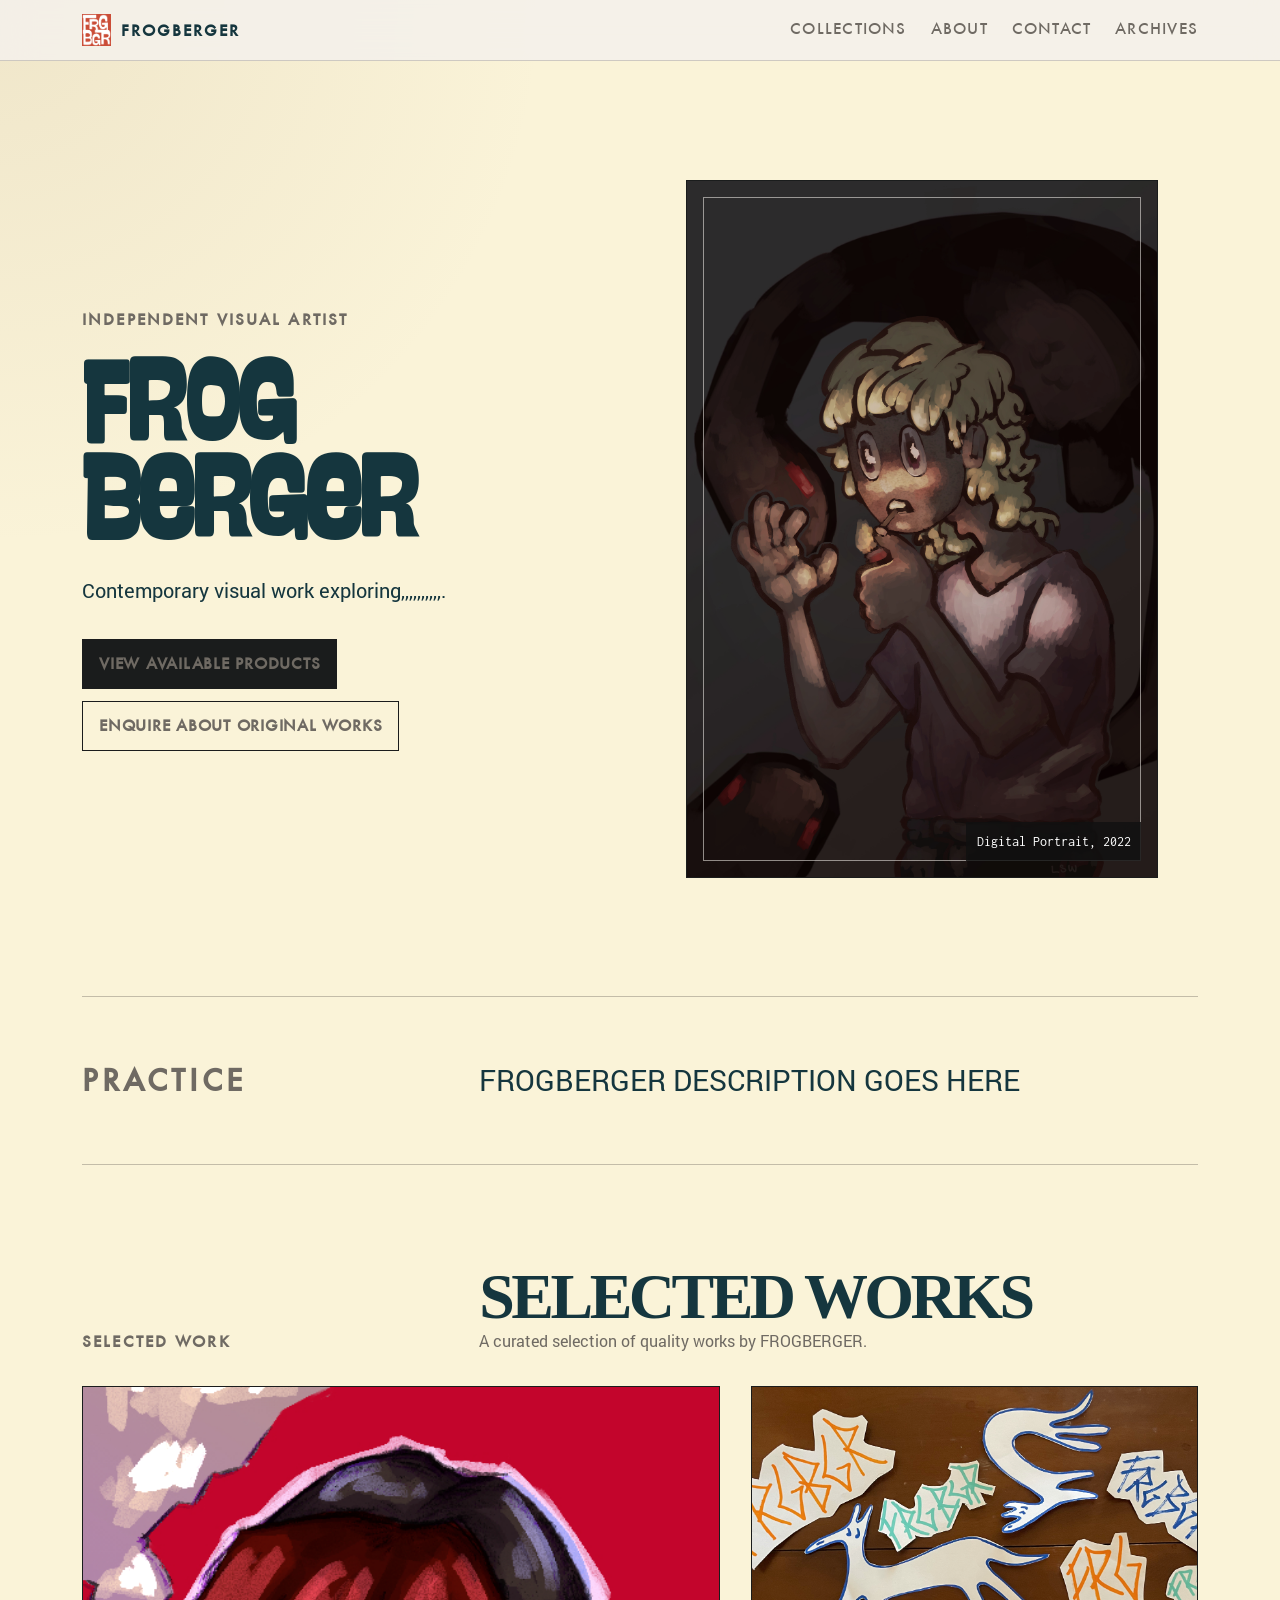
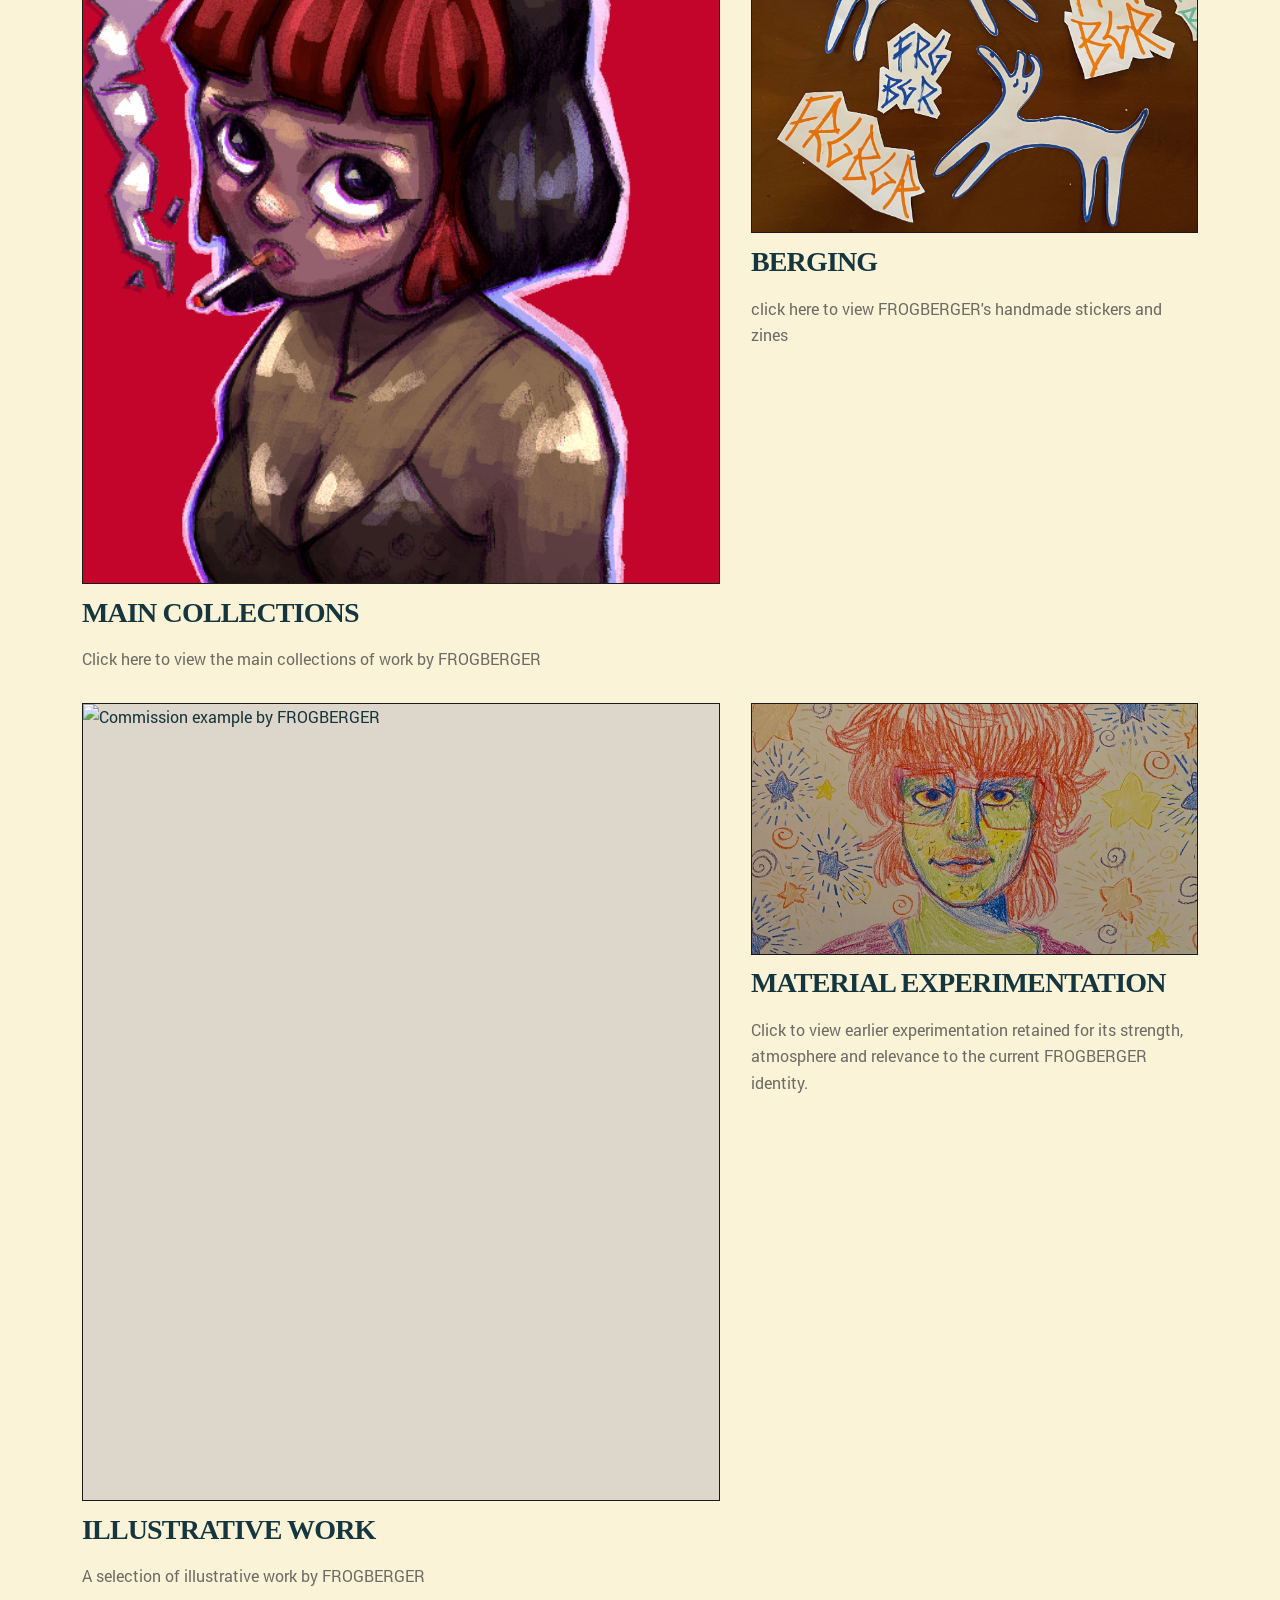
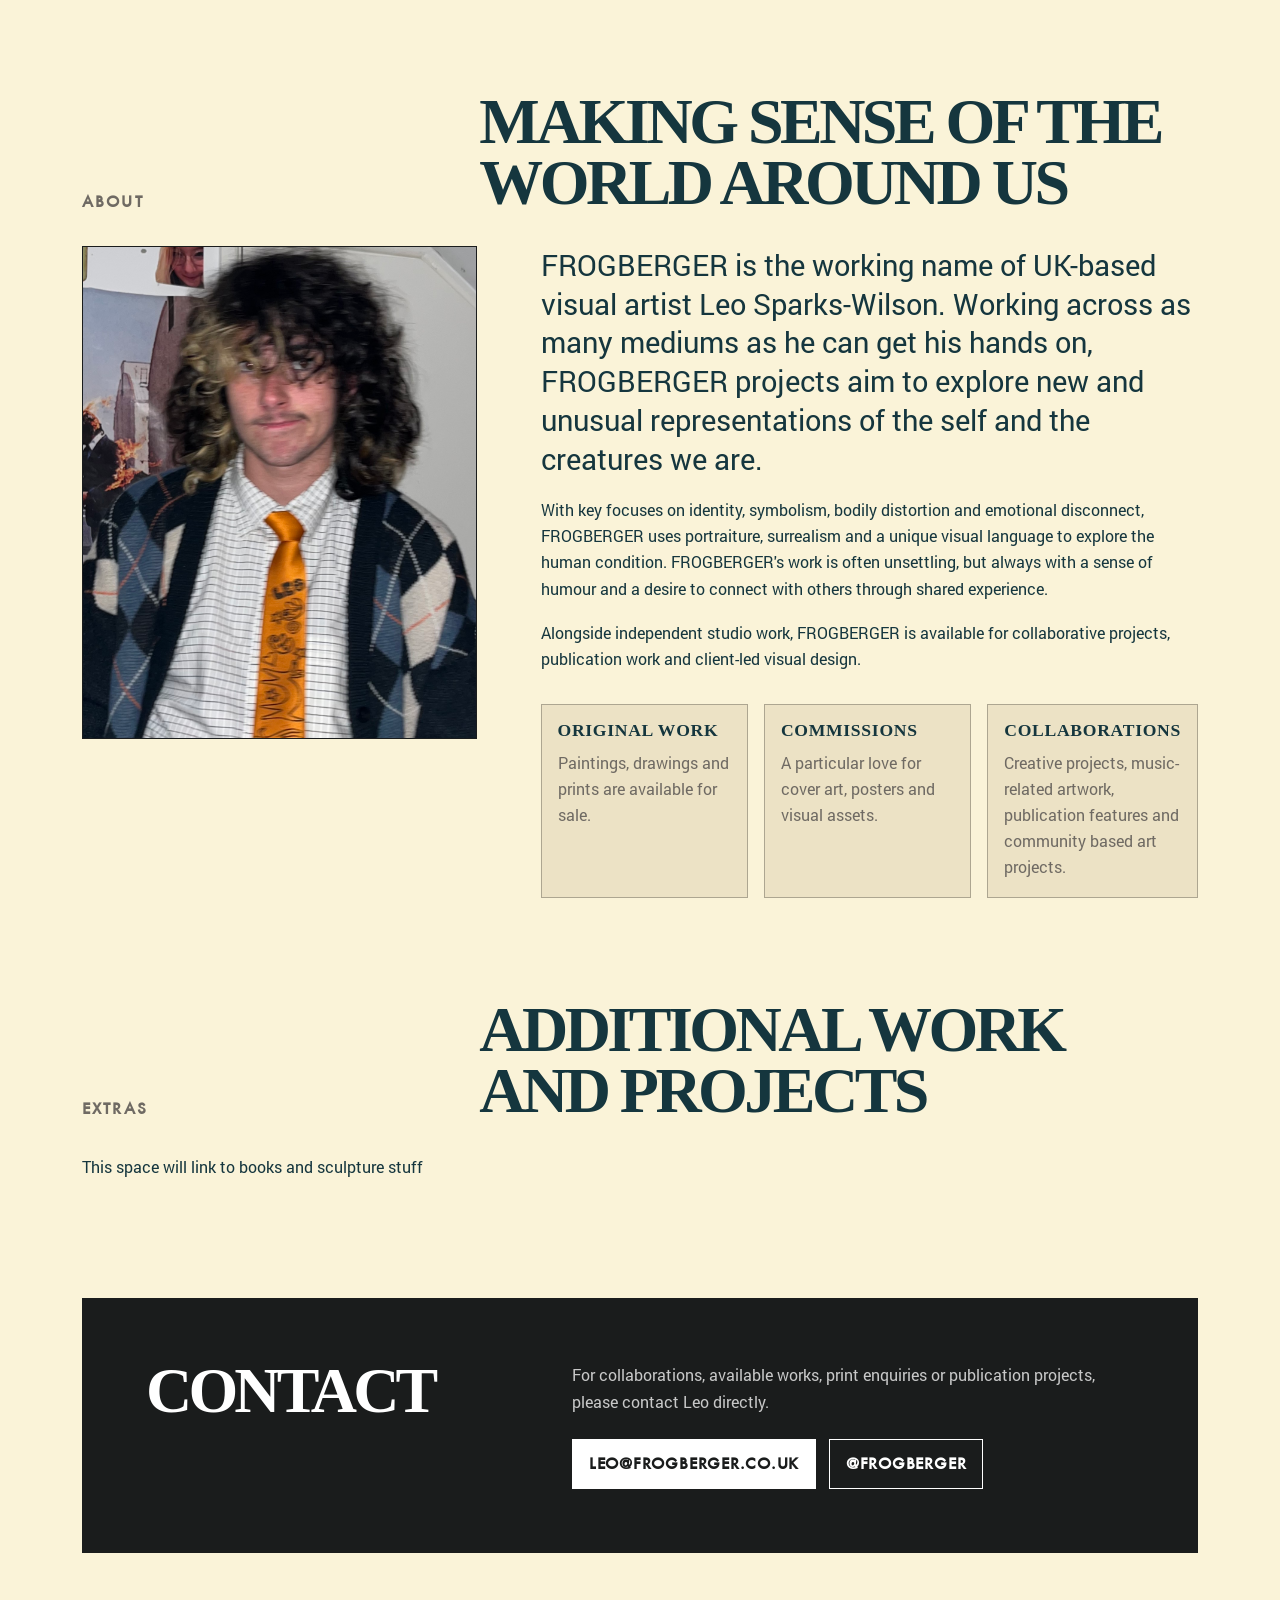
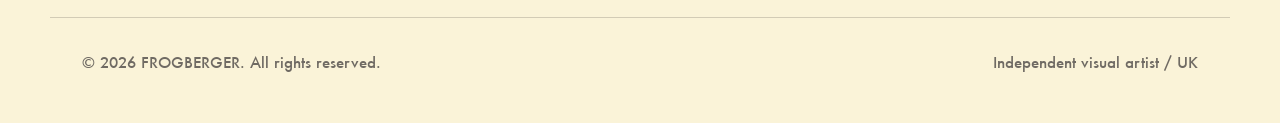
==== commit 2f03556e: "update" ====
--- a/index.html
+++ b/index.html
@@ -700,7 +700,7 @@
           </div>
         </a>
 
-        <a class="work-card medium" href="works.html\berging" aria-label="Enquire about Self Portrait">
+        <a class="work-card medium" href="works.html#berging" aria-label="Enquire about Self Portrait">
           <div class="work-image-frame square">
             <img src="assets/images/work89.jpeg" alt="a congregation of FROGBERGERs" />
           </div>
@@ -711,7 +711,7 @@
           </div>
         </a>
 
-        <a class="work-card large" href="works.html\illustrations" aria-label="Enquire about commission work">
+        <a class="work-card large" href="works.html#illustrations" aria-label="Enquire about commission work">
           <div class="work-image-frame portrait">
             <img src="assets/images/work64.jpEg" alt="Commission example by FROGBERGER" />
           </div>
@@ -724,13 +724,13 @@
           </div>
         </a>
 
-        <a class="work-card medium" href="works.html\experiments" aria-label="Enquire about archive work">
+        <a class="work-card medium" href="works.html#experiments" aria-label="Enquire about archive work">
           <div class="work-image-frame landscape">
             <img src="assets/images/work14.jpg" alt="Selected archive work by FROGBERGER" />
           </div>
           <div class="work-info">
             <h3>material experimentation</h3>
-            <p class="work-meta">Older work</p>
+            <p class="work-meta"></p>
             <p class="work-description">
               Click to view earlier experimentation retained for its strength, atmosphere and relevance to the current FROGBERGER identity.
             </p>
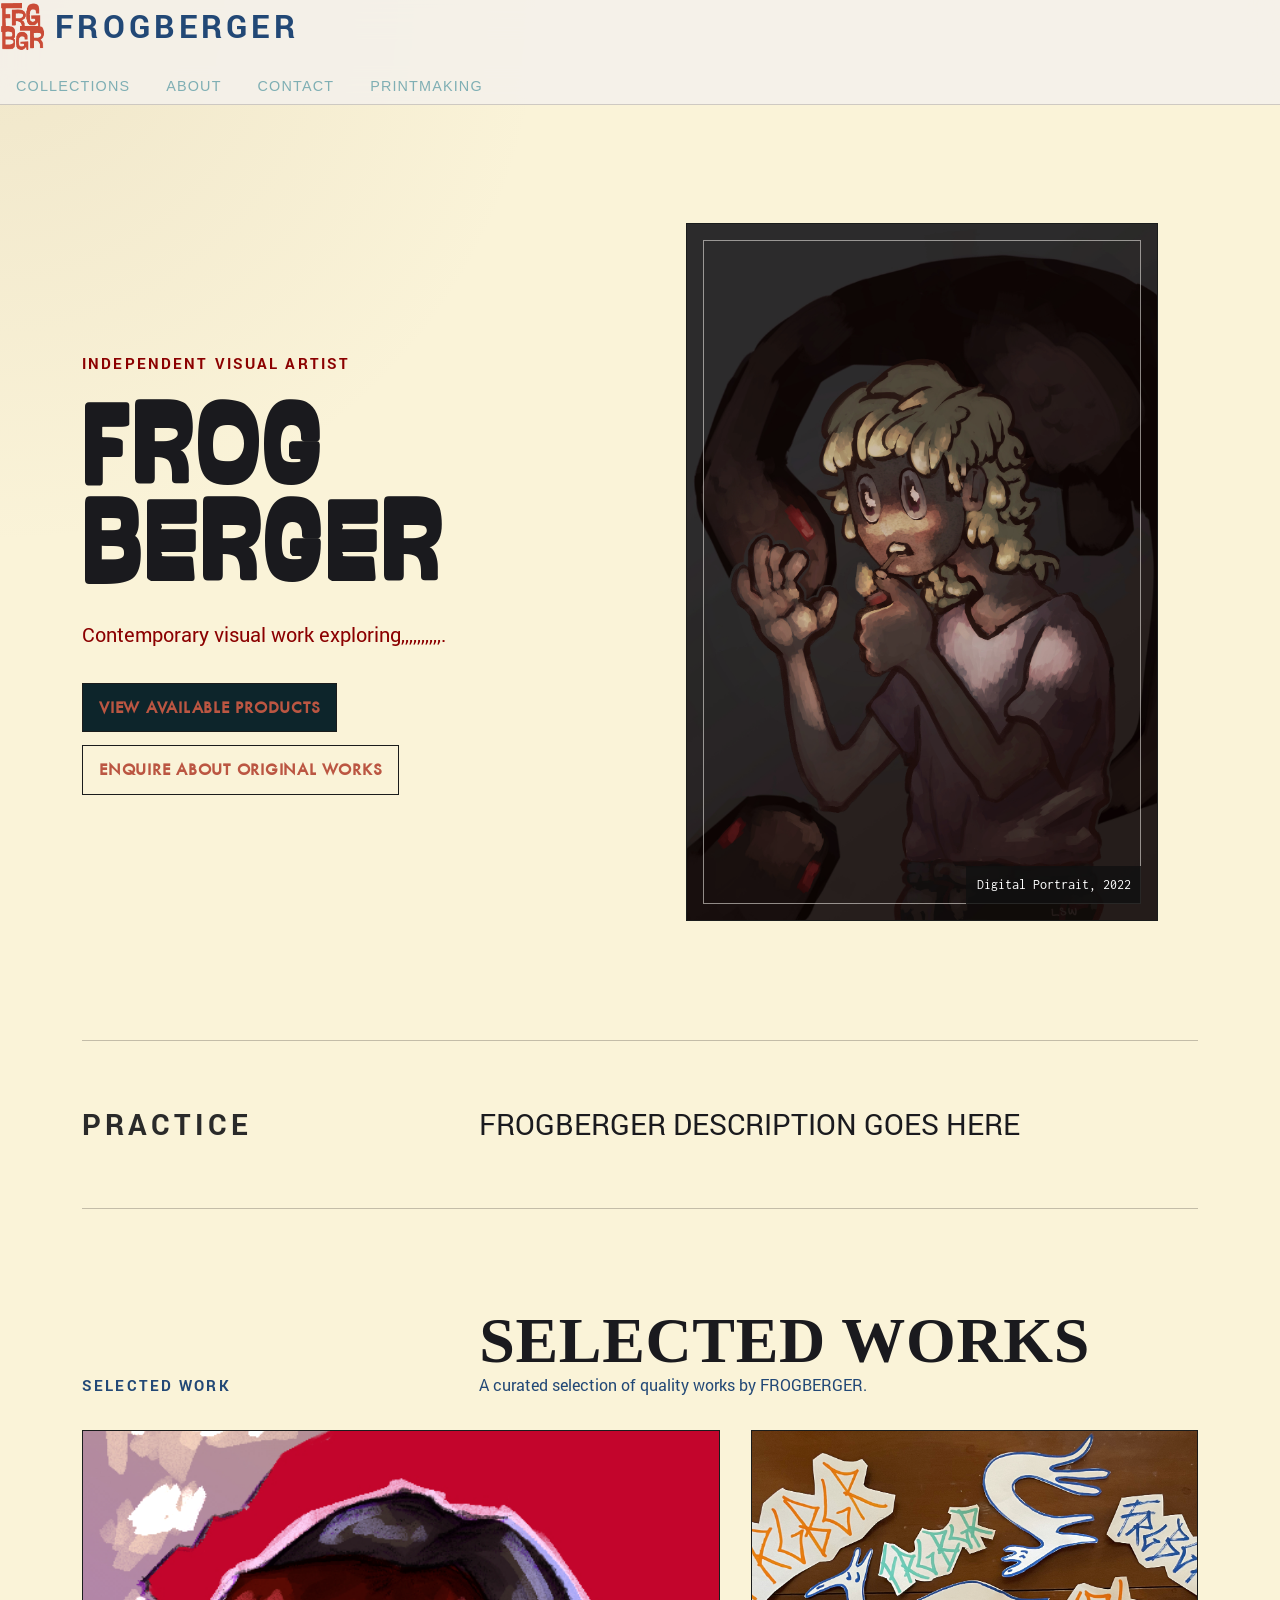
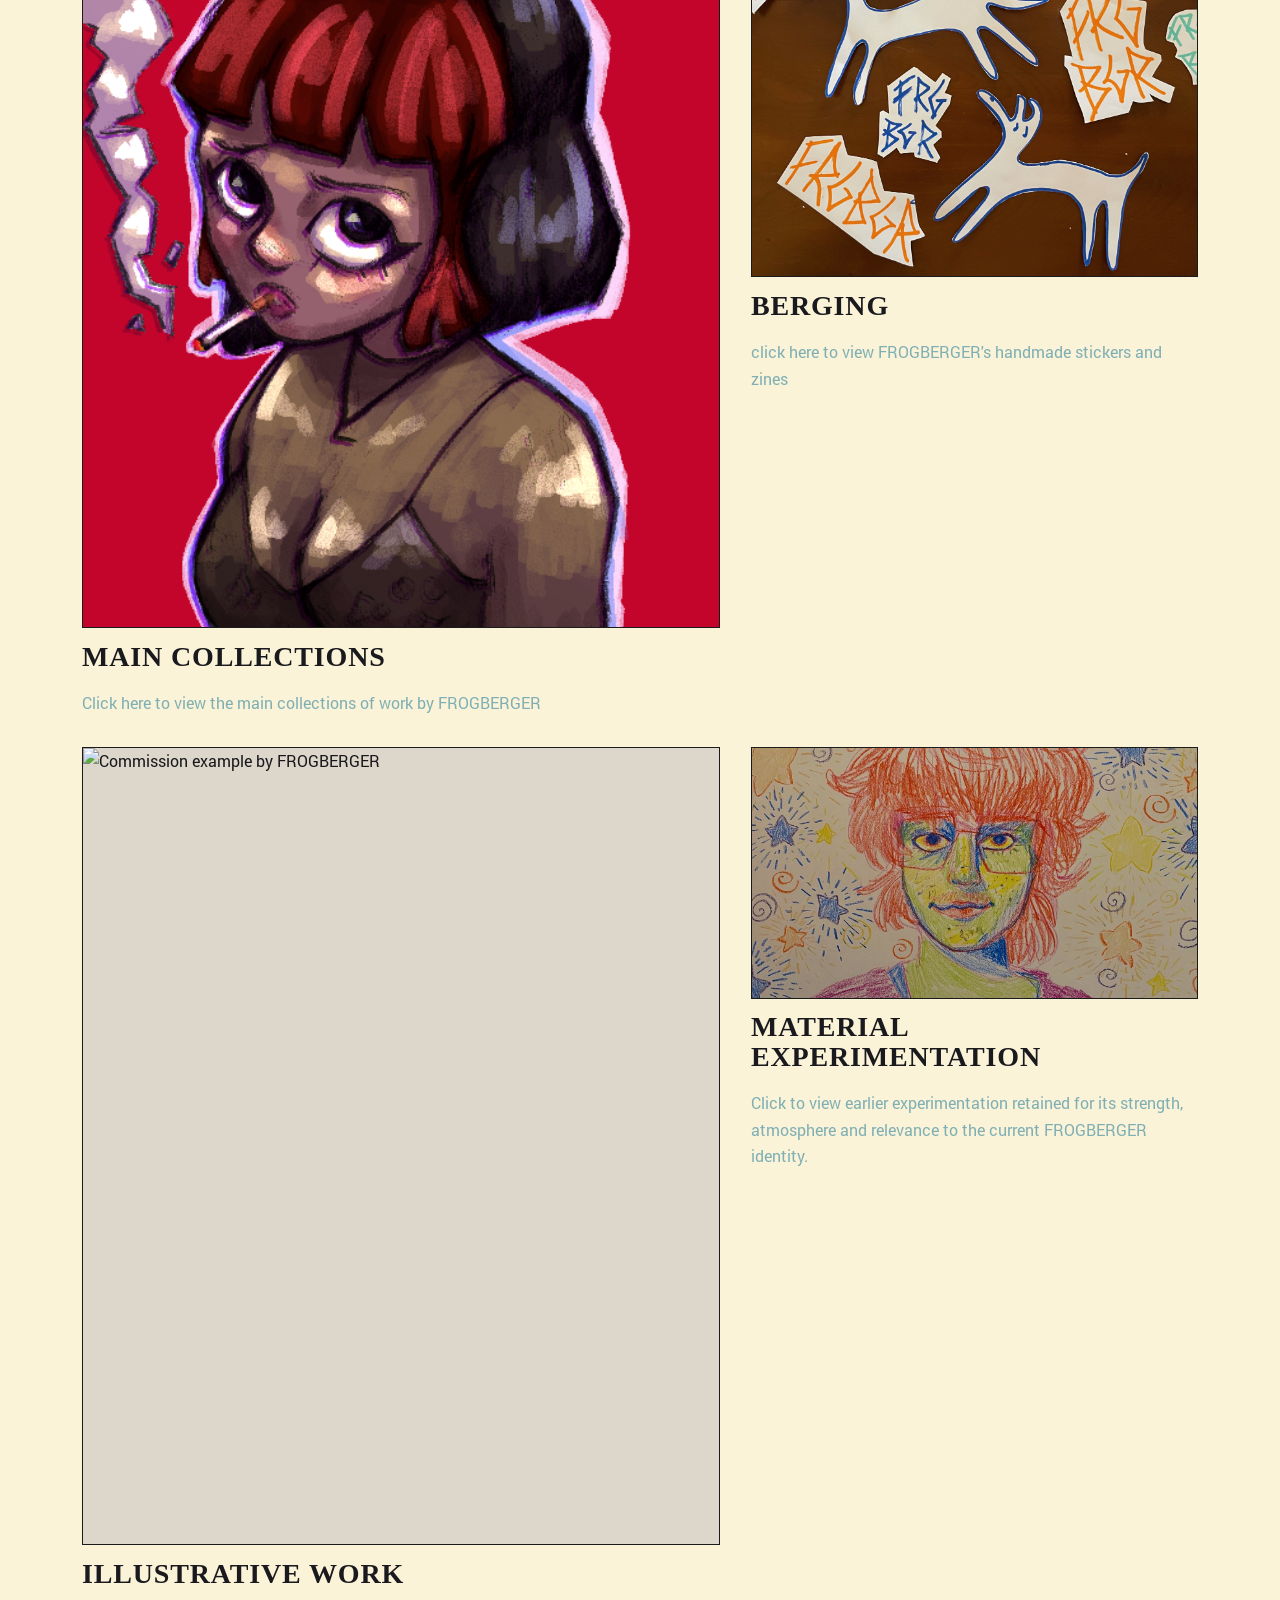
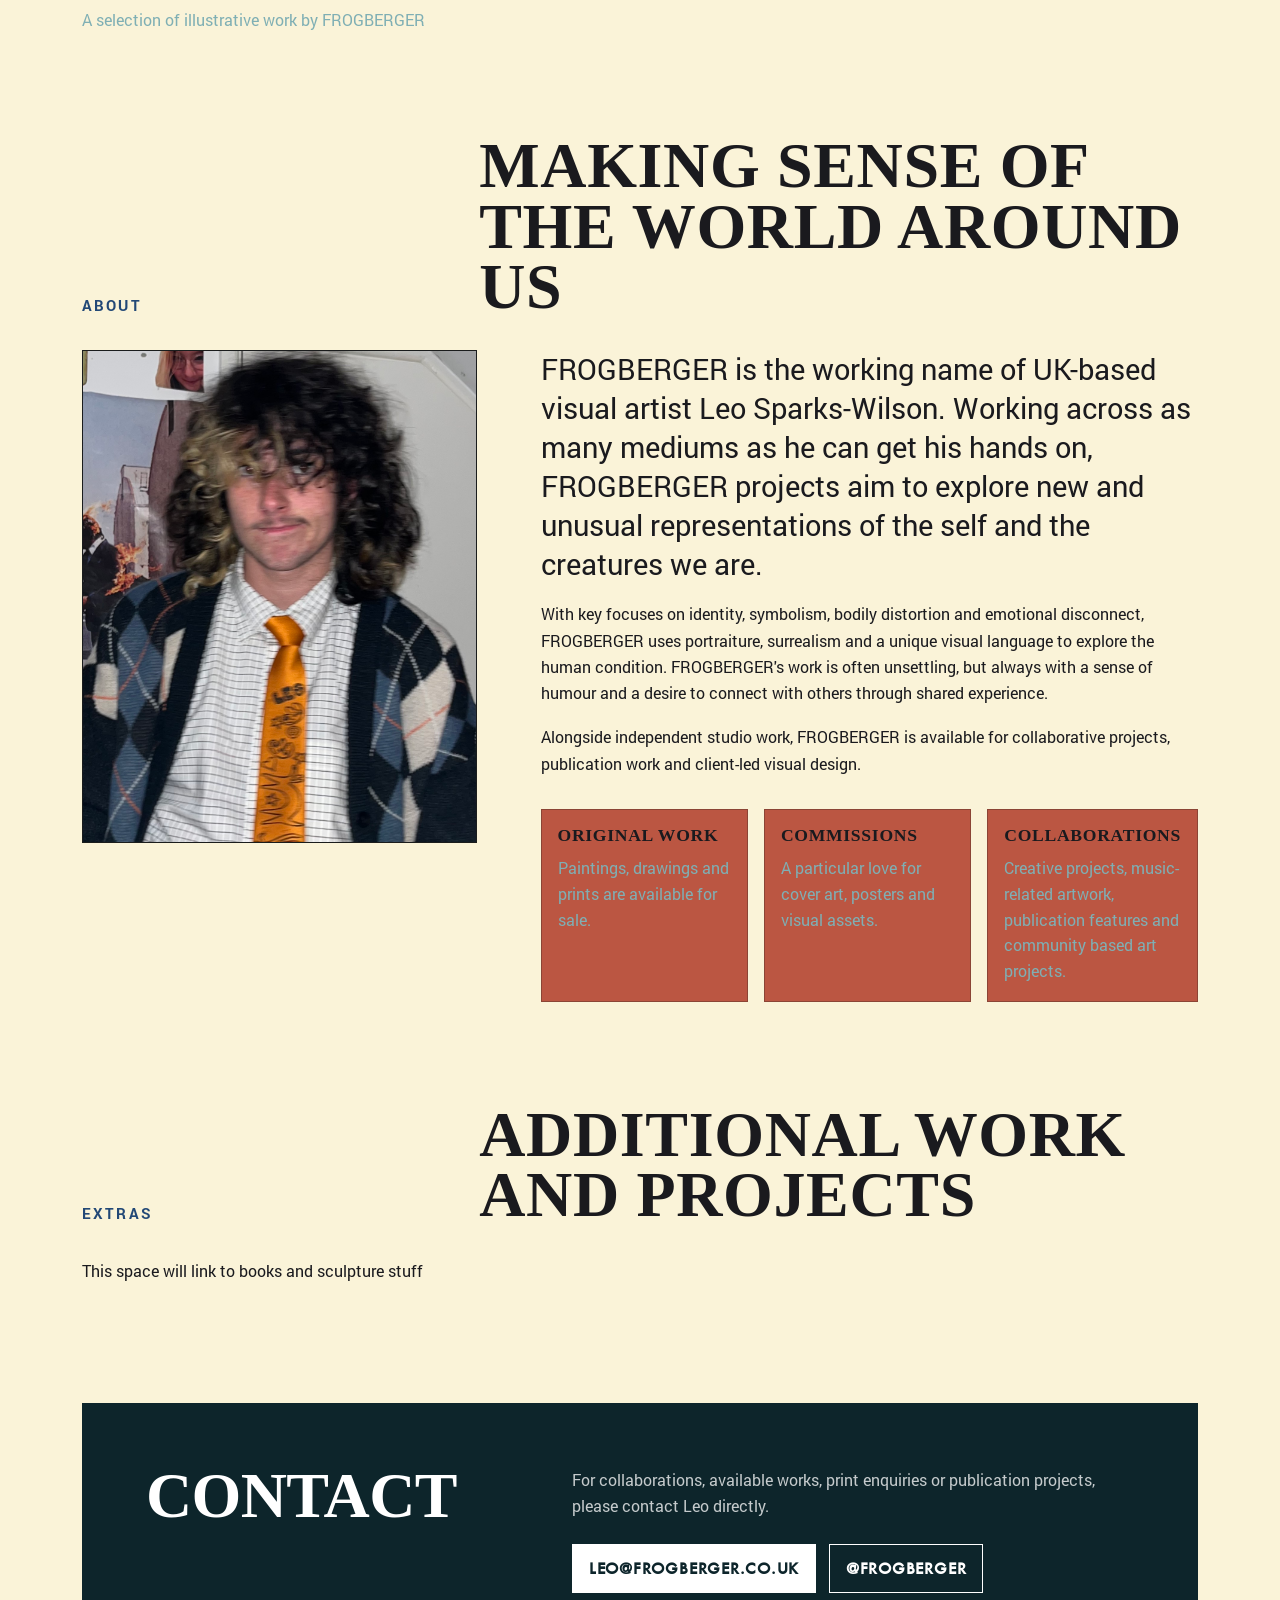
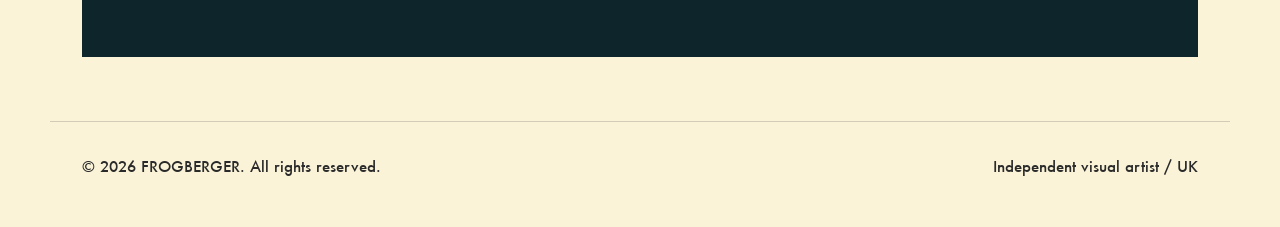
==== commit cc839b6d: "commit 1a2b3c4d5e6f7g8h9i0j" ====
--- a/index.html
+++ b/index.html
@@ -13,632 +13,21 @@
   <link rel="preconnect" href="https://fonts.gstatic.com" crossorigin>
   <link href="https://fonts.googleapis.com/css2?family=Inconsolata:wght@400;500;600;700&family=Lora:ital,wght@0,400;0,500;1,400&display=swap" rel="stylesheet">
 
-  <style>
-    :root {
-      --background: #faf3d8;
-      --text: #15363e;
-      --muted: #6f6a63;
-      --surface: #fbfaf7;
-      --surface-dark:#1a1c1c;
-      --border: #1a1c1c;
-      --accent: #b9a27e;
-      --accent-soft: rgba(185, 162, 126, 0.22);
-      --shadow: rgba(28, 27, 25, 0.14);
-      --max-width: 1180px;
-      --gutter: clamp(1rem, 3vw, 2rem);
-    }
-
-    @font-face {
-      font-family: "Roboto";
-      src: url("assets/fonts/Roboto-Regular.ttf") format("truetype");
-      font-weight: 400;
-      font-display: swap;
-    }
-
-    @font-face {
-      font-family: "Roboto";
-      src: url("assets/fonts/Roboto-Bold.ttf") format("truetype");
-      font-weight: 700;
-      font-display: swap;
-    }
-
-    @font-face {
-      font-family: "Roboto";
-      src: url("assets/fonts/Roboto-Light.ttf") format("truetype");
-      font-weight: 300;
-      font-display: swap;
-    }
-
-    @font-face {
-      font-family: "Futura";
-      src: url("assets/fonts/futura.ttf") format("truetype");
-      font-weight: 400;
-      font-display: swap;
-    }
-
-    @font-face {
-      font-family: "Goudy Heavyface";
-      src: url("assets/fonts/Goudy Heavyface.ttf") format("truetype");
-      font-weight: 300;
-      font-display: swap;
-    }
-    @font-face {
-      font-family: "Swung Note";
-      src: url("assets/fonts/Swung Note.ttf") format("truetype");
-      font-weight: 400;
-      font-display: swap;
-    }
-    * {
-      box-sizing: border-box;
-    }
-
-    html {
-      scroll-behaviour: smooth;
-    }
-
-    body {
-      margin: 0;
-      background:
-        radial-gradient(circle at top left, rgba(185, 162, 126, 0.16), transparent 34rem),
-        var(--background);
-      color: var(--text);
-      font-family: "Roboto", Georgia, sans-serif;
-      font-size: 16px;
-      line-height: 1.65;
-      text-rendering: optimizeLegibility;
-    }
-
-    a {
-      color: inherit;
-      text-decoration: none;
-    }
-
-    img {
-      display: block;
-      width: 100%;
-      max-width: 100%;
-    }
-
-    ::selection {
-      background: var(--accent);
-      color: var(--surface-dark);
-    }
-
-    .mono,
-    .brand,
-    .site-nav,
-    .eyebrow,
-    .section-label,
-    .work-meta,
-    .button,
-    footer {
-      font-family: "Futura", sans-serif;
-    }
-
-    .site-header {
-      position: sticky;
-      top: 0;
-      z-index: 20;
-      width: 100%;
-      background: rgba(244, 241, 235, 0.88);
-      border-bottom: 1px solid rgba(28, 27, 25, 0.18);
-      backdrop-filter: blur(16px);
-    }
-
-    .header-inner {
-      width: min(100%, var(--max-width));
-      margin: 0 auto;
-      padding: 0.9rem var(--gutter);
-      display: flex;
-      align-items: center;
-      justify-content: space-between;
-      gap: 1rem;
-    }
-
-    .brand {
-      display: inline-flex;
-      align-items: center;
-      gap: 0.65rem;
-      font-size: 0.95rem;
-      font-weight: 700;
-      letter-spacing: 0.13em;
-      text-transform: uppercase;
-    }
-
-    .brand-logo {
-      display: block;
-      width: 1.8rem;
-      height: auto;
-    }
-
-    .site-nav {
-      display: flex;
-      align-items: center;
-      justify-content: flex-end;
-      gap: clamp(0.85rem, 2vw, 1.5rem);
-      color: var(--muted);
-      font-size: 0.95rem;
-      text-transform: uppercase;
-      letter-spacing: 0.08em;
-    }
-
-    .site-nav a {
-      position: relative;
-      padding-bottom: 0.15rem;
-    }
-
-    .site-nav a::after {
-      content: "";
-      position: absolute;
-      left: 0;
-      bottom: 0;
-      width: 100%;
-      height: 1px;
-      background: currentColor;
-      transform: scaleX(0);
-      transform-origin: right;
-      transition: transform 180ms ease;
-    }
-
-    .site-nav a:hover::after,
-    .site-nav a:focus-visible::after {
-      transform: scaleX(1);
-      transform-origin: left;
-    }
-
-    .site-nav a:focus-visible,
-    .brand:focus-visible,
-    .button:focus-visible,
-    .work-card:focus-within {
-      outline: 2px solid var(--accent);
-      outline-offset: 4px;
-    }
-
-    main {
-      width: min(100%, var(--max-width));
-      margin: 0 auto;
-      padding: 0 var(--gutter) 4rem;
-    }
-
-    .hero {
-      min-height: calc(100vh - 4rem);
-      display: grid;
-      grid-template-columns: minmax(0, 0.95fr) minmax(320px, 1.05fr);
-      gap: clamp(2rem, 5vw, 5rem);
-      align-items: center;
-      padding: clamp(3rem, 8vw, 7rem) 0;
-    }
-
-    .hero-copy {
-      max-width: 600px;
-    }
-
-    .eyebrow {
-      display: inline-block;
-      margin-bottom: 1.25rem;
-      color: var(--muted);
-      font-size: 0.95rem;
-      font-weight: 700;
-      letter-spacing: 0.14em;
-      text-transform: uppercase;
-    }
-
-    .hero h1 {
-      margin: 0;
-      font-size: clamp(3.2rem, 9vw, 7.5rem);
-      line-height: 0.84;
-      letter-spacing: mm;
-      text-transform: lowercase;
-      font-family: "Swung Note", serif;
-    }
-
-    .hero-summary {
-      max-width: 540px;
-      margin: 1.75rem 0 0;
-      color: var(--text);
-      font-size: clamp(1.05rem, 2vw, 1.25rem);
-    }
-
-    .hero-actions {
-      display: flex;
-      flex-wrap: wrap;
-      gap: 0.8rem;
-      margin-top: 2rem;
-    }
-
-    .button {
-      display: inline-flex;
-      align-items: center;
-      justify-content: center;
-      min-height: 2.8rem;
-      padding: 0.7rem 1rem;
-      border: 1px solid var(--border);
-      background: var(--surface-dark);
-      color: var(--muted);
-      font-size: 0.95rem;
-      font-weight: 700;
-      letter-spacing: 0.05em;
-      text-transform: uppercase;
-      transition: background 180ms ease, color 180ms ease, transform 180ms ease;
-    }
-
-    .button:hover {
-      transform: translateY(-2px);
-    }
-
-    .button.secondary {
-      background: transparent;
-      color: var(--muted);
-    }
-
-    .hero-image-wrap {
-      position: relative;
-      align-self: stretch;
-      min-height: 560px;
-      border: 1px solid var(--border);
-      background: var(--surface);
-      overflow: hidden;
-    }
-
-    .hero-image-wrap::before {
-      content: "";
-      position: absolute;
-      inset: 1rem;
-      z-index: 1;
-      border: 1px solid rgba(244, 241, 235, 0.55);
-      pointer-events: none;
-    }
-
-    .hero-image {
-      height: 100%;
-      object-fit: cover;
-      filter: contrast(1.03) saturate(0.92);
-    }
-
-    .image-caption {
-      position: absolute;
-      right: 1rem;
-      bottom: 1rem;
-      z-index: 2;
-      max-width: calc(100% - 2rem);
-      padding: 0.45rem 0.65rem;
-      background: rgba(17, 17, 17, 0.82);
-      color: #ffffff;
-      font-family: "Inconsolata", monospace;
-      font-size: 0.9rem;
-    }
-
-    .intro-strip {
-      display: grid;
-      grid-template-columns: 0.65fr 1.35fr;
-      gap: clamp(1.5rem, 4vw, 4rem);
-      padding: clamp(2rem, 5vw, 4rem) 0;
-      border-top: 1px solid rgba(28, 27, 25, 0.25);
-      border-bottom: 1px solid rgba(28, 27, 25, 0.25);
-    }
-
-    .section-label {
-      margin: 0;
-      color: var(--muted);
-      font-size: 0.95rem;
-      font-weight: 700;
-      letter-spacing: 0.14em;
-      text-transform: uppercase;
-    }
-
-    .intro-strip p {
-      max-width: 760px;
-      margin: 0;
-      font-size: clamp(1.2rem, 2.4vw, 1.8rem);
-      line-height: 1.35;
-    }
-
-    .section {
-      padding: clamp(3.5rem, 8vw, 7rem) 0 0;
-    }
-
-    .section-header {
-      display: grid;
-      grid-template-columns: 0.65fr 1.35fr;
-      gap: clamp(1.5rem, 4vw, 4rem);
-      align-items: end;
-      margin-bottom: 2rem;
-    }
-
-    .section-header h2 {
-      margin: 0;
-      font-family: "Goudy Heavyface", serif;
-      font-size: clamp(2.1rem, 5vw, 4rem);
-      line-height: 0.95;
-      letter-spacing: -0.055em;
-      text-transform: uppercase;
-    }
-
-    .section-header p {
-      max-width: 620px;
-      margin: 0;
-      color: var(--muted);
-    }
-
-    .work-grid {
-      display: grid;
-      grid-template-columns: repeat(12, 1fr);
-      gap: clamp(1rem, 2.4vw, 2rem);
-    }
-
-    .work-card {
-      position: relative;
-      display: block;
-      color: inherit;
-    }
-
-    .work-card.large {
-      grid-column: span 7;
-    }
-
-    .work-card.medium {
-      grid-column: span 5;
-    }
-
-    .work-card.full {
-      grid-column: span 12;
-    }
-
-    .work-image-frame {
-      position: relative;
-      overflow: hidden;
-      border: 1px solid var(--border);
-      background: #ddd6ca;
-    }
-
-    .work-image-frame.portrait {
-      aspect-ratio: 4 / 5;
-    }
-
-    .work-image-frame.landscape {
-      aspect-ratio: 16 / 9;
-    }
-
-    .work-image-frame.square {
-      aspect-ratio: 1 / 1;
-    }
-
-    .work-image-frame img {
-      height: 100%;
-      object-fit: cover;
-      filter: contrast(1.02) saturate(0.9);
-      transition: transform 420ms ease, filter 420ms ease;
-    }
-
-    .work-card:hover .work-image-frame img {
-      transform: scale(1.035);
-      filter: contrast(1.06) saturate(0.98);
-    }
-
-    .work-info {
-      display: grid;
-      grid-template-columns: minmax(0, 1fr) auto;
-      gap: 1rem;
-      padding: 0.85rem 0 0;
-      align-items: start;
-    }
-
-    .work-info h3 {
-      margin: 0;
-      font-family: "Goudy Heavyface", serif;
-      font-size: clamp(1.2rem, 2.3vw, 1.75rem);
-      line-height: 1.05;
-      letter-spacing: -0.03em;
-      text-transform: uppercase;
-    }
-
-    .work-meta {
-      margin: 0;
-      color: var(--muted);
-      font-size: 0.95rem;
-      text-align: right;
-      white-space: nowrap;
-    }
-
-    .work-description {
-      grid-column: 1 / -1;
-      max-width: 680px;
-      margin: 0.2rem 0 0;
-      color: var(--muted);
-    }
-
-    .about-layout {
-      display: grid;
-      grid-template-columns: minmax(260px, 0.75fr) minmax(0, 1.25fr);
-      gap: clamp(2rem, 5vw, 5rem);
-      align-items: start;
-    }
-
-    .about-image {
-      border: 1px solid var(--border);
-      aspect-ratio: 4 / 5;
-      object-fit: cover;
-      background: #ddd6ca;
-    }
-
-    .about-copy {
-      max-width: 760px;
-    }
-
-    .about-copy p:first-child {
-      margin-top: 0;
-      font-size: clamp(1.25rem, 2.5vw, 1.8rem);
-      line-height: 1.35;
-    }
-
-    .about-copy p {
-      margin: 1.1rem 0 0;
-    }
-
-    .services {
-      display: grid;
-      grid-template-columns: repeat(3, 1fr);
-      gap: 1rem;
-      margin-top: 2rem;
-    }
-
-    .service-card {
-      min-height: 10rem;
-      padding: 1rem;
-      border: 1px solid rgba(28, 27, 25, 0.3);
-      background: var(--accent-soft);
-    }
-
-    .service-card h3 {
-      margin: 0 0 0.65rem;
-      font-family: "Goudy Heavyface", serif;
-      font-size: 1.1rem;
-      line-height: 1.1;
-      text-transform: uppercase;
-      letter-spacing: 0.04em;
-    }
-
-    .service-card p {
-      margin: 0;
-      color: var(--muted);
-      font-size: 0.98rem;
-    }
-
-    .contact-panel {
-      display: grid;
-      grid-template-columns: 0.8fr 1.2fr;
-      gap: clamp(1.5rem, 4vw, 4rem);
-      padding: clamp(2rem, 5vw, 4rem);
-      background: var(--surface-dark);
-      color: #ffffff;
-    }
-
-    .contact-panel h2 {
-      margin: 0;
-      font-family: "Goudy Heavyface", serif;
-      font-size: clamp(2.4rem, 5vw, 4.5rem);
-      line-height: 0.9;
-      letter-spacing: -0.06em;
-      text-transform: uppercase;
-    }
-
-    .contact-panel p {
-      max-width: 620px;
-      margin: 0;
-      color: rgba(255, 255, 255, 0.76);
-    }
-
-    .contact-links {
-      display: flex;
-      flex-wrap: wrap;
-      gap: 0.8rem;
-      margin-top: 1.5rem;
-    }
-
-    .contact-panel .button {
-      border-color: #ffffff;
-      background: #ffffff;
-      color: var(--surface-dark);
-    }
-
-    .contact-panel .button.secondary {
-      background: transparent;
-      color: #ffffff;
-    }
-
-    footer {
-      width: min(100%, var(--max-width));
-      margin: 0 auto;
-      padding: 2rem var(--gutter) 3rem;
-      color: var(--muted);
-      font-size: 0.95rem;
-      display: flex;
-      justify-content: space-between;
-      gap: 1rem;
-      border-top: 1px solid rgba(28, 27, 25, 0.18);
-    }
-
-    footer p {
-      margin: 0;
-    }
-
-    @media (max-width: 900px) {
-      .hero,
-      .intro-strip,
-      .section-header,
-      .about-layout,
-      .contact-panel {
-        grid-template-columns: 1fr;
-      }
-
-      .hero {
-        min-height: auto;
-      }
-
-      .hero-image-wrap {
-        min-height: 420px;
-      }
-
-      .work-card.large,
-      .work-card.medium,
-      .work-card.full {
-        grid-column: span 12;
-      }
-
-      .services {
-        grid-template-columns: 1fr;
-      }
-    }
-
-    @media (max-width: 640px) {
-      .header-inner {
-        align-items: flex-start;
-        flex-direction: column;
-      }
-
-      .site-nav {
-        width: 100%;
-        justify-content: space-between;
-        gap: 0.75rem;
-        font-size: 0.9rem;
-      }
-
-      .hero h1 {
-        font-size: clamp(3.2rem, 18vw, 5.4rem);
-      }
-
-      .hero-image-wrap {
-        min-height: 360px;
-      }
-
-      .work-info {
-        grid-template-columns: 1fr;
-      }
-
-      .work-meta {
-        text-align: left;
-      }
-
-      footer {
-        flex-direction: column;
-      }
-    }
-  </style>
+<link rel="stylesheet" href="style.css" />
 </head>
 
 <body>
   <header class="site-header">
-    <div class="header-inner">
-      <a class="brand" href="#top" aria-label="FROGBERGER home">
-        <img class="brand-logo" src="assets/images/logo.png" alt="FROGBERGER" />
-        FROGBERGER
-      </a>
+  <a class="brand" href="https://www.instagram.com/frogberger/" aria-label="FROGBERGER Instagram" target="_blank">
+    <img class="brand-logo" src="assets/images/logo.png" alt="FROGBERGER" />
+    FROGBERGER
+  </a>
 
       <nav class="site-nav" aria-label="Main navigation">
         <a href="collections.html">collections</a>
         <a href="#about">about</a>
         <a href="#contact">Contact</a>
-        <a href="archive.html">Archives</a>
+        <a href="prints.html">printmaking</a>
       </nav>
     </div>
   </header>
@@ -700,7 +89,7 @@
           </div>
         </a>
 
-        <a class="work-card medium" href="works.html#berging" aria-label="Enquire about Self Portrait">
+        <a class="work-card medium" href="collections.html#berging" aria-label="Enquire about Self Portrait">
           <div class="work-image-frame square">
             <img src="assets/images/work89.jpeg" alt="a congregation of FROGBERGERs" />
           </div>
@@ -711,7 +100,7 @@
           </div>
         </a>
 
-        <a class="work-card large" href="works.html#illustrations" aria-label="Enquire about commission work">
+        <a class="work-card large" href="collections.html#illustrations" aria-label="Enquire about commission work">
           <div class="work-image-frame portrait">
             <img src="assets/images/work64.jpEg" alt="Commission example by FROGBERGER" />
           </div>
@@ -724,7 +113,7 @@
           </div>
         </a>
 
-        <a class="work-card medium" href="works.html#experiments" aria-label="Enquire about archive work">
+        <a class="work-card medium" href="collections.html#experiments" aria-label="Enquire about archive work">
           <div class="work-image-frame landscape">
             <img src="assets/images/work14.jpg" alt="Selected archive work by FROGBERGER" />
           </div>
--- a/style.css
+++ b/style.css
@@ -0,0 +1,628 @@
+
+    :root {
+      --background: #faf3d8;
+      --text: #1a1a1e;
+      --muted: #2a2a2a;
+      --surface: #7fafb4;
+      --surface-dark:#0d252b;
+      --border: #1a1c1c;
+      --accent: #8b0000;
+      --accent-soft: #bb5642;
+      --shadow: #7fafb4;
+      --max-width: 1180px;
+      --gutter: clamp(1rem, 3vw, 2rem);
+    }
+
+    @font-face {
+      font-family: "Roboto";
+      src: url("assets/fonts/Roboto-Regular.ttf") format("truetype");
+      font-weight: 400;
+      font-display: swap;
+    }
+
+    @font-face {
+      font-family: "Roboto";
+      src: url("assets/fonts/Roboto-Bold.ttf") format("truetype");
+      font-weight: 700;
+      font-display: swap;
+    }
+
+    @font-face {
+      font-family: "Roboto";
+      src: url("assets/fonts/Roboto-Light.ttf") format("truetype");
+      font-weight: 300;
+      font-display: swap;
+    }
+
+    @font-face {
+      font-family: "Futura";
+      src: url("assets/fonts/futura.ttf") format("truetype");
+      font-weight: 400;
+      font-display: swap;
+    }
+
+    @font-face {
+      font-family: "Goudy Heavyface";
+      src: url("assets/fonts/Goudy Heavyface.ttf") format("truetype");
+      font-weight: 300;
+      font-display: swap;
+    }
+    @font-face {
+      font-family: "Swung Note";
+      src: url("assets/fonts/Swung%20Note.ttf") format("truetype");
+      font-weight: 400;
+      font-display: swap;
+    }
+    * {
+      box-sizing: border-box;
+    }
+
+    html {
+      scroll-behavior: smooth;
+    }
+
+    body {
+      margin: 0;
+      background:
+        radial-gradient(circle at top left, rgba(185, 162, 126, 0.16), transparent 34rem),
+        var(--background);
+      color: var(--text);
+      font-family: "Roboto", Georgia, sans-serif;
+      font-size: 16px;
+      line-height: 1.65;
+      text-rendering: optimizeLegibility;
+    }
+
+    a {
+      color: #0d252b;
+      text-decoration: none;
+    }
+
+    img {
+      display: block;
+      width: 100%;
+      max-width: 100%;
+    }
+
+    ::selection {
+      background: #224876;
+      color: #224876;
+    }
+
+    .mono,
+    .brand,
+    .site-nav,
+    .eyebrow,
+    .section-label {
+      color: #224876;
+    }
+
+    .work-meta,
+    .button,
+    footer {
+      font-family: "Futura", sans-serif;
+    }
+
+    .site-header {
+      position: sticky;
+      top: 0;
+      z-index: 20;
+      width: 100%;
+      background: rgba(244, 241, 235, 0.88);
+      border-bottom: 1px solid rgba(28, 27, 25, 0.18);
+      backdrop-filter: blur(16px);
+    }
+
+    .header-inner {
+      width: min(100%, var(--max-width));
+      margin: 0 auto;
+      padding: 0.9rem var(--gutter);
+      display: flex;
+      align-items: center;
+      justify-content: space-between;
+      gap: 1rem;
+    }
+
+    .brand {
+      display: inline-flex;
+      align-items: center;
+      gap: 0.65rem;
+      font-size: 2.0rem;
+      font-weight: 700;
+      letter-spacing: 0.13em;
+      text-transform: uppercase;
+    }
+
+    .brand-logo {
+      display: block;
+      width: 2.8rem;
+      height: auto;
+     content: url("assets/images/logo 2.webp");
+    }
+.brand:hover .brand-logo {
+  content: url("assets/images/logo.webp");
+}
+    
+    .site-nav {
+      margin-top: 12px;
+    }
+
+    .site-nav a {
+      font-family: 'Goudy Heavyface', Arial, Helvetica, sans-serif;
+      color: #7fafb4;
+      font-size: clamp(0.5rem, 6vw, 0.9rem);
+      letter-spacing: 0.08em;
+      text-transform: uppercase;
+      text-decoration: none;
+      padding: 4px 15px;
+      border: 1px solid transparent;
+      display: inline-block;
+    }
+
+    .site-nav a:hover {
+      color: #bb5642;
+    }
+
+    .site-nav a.nav-home {
+      color: #bb5642;
+      font-size: clamp(0.8rem, 6vw, 0.9rem);
+      letter-spacing: 0.08em;
+      text-transform: uppercase;
+      text-decoration: none;
+      padding: 4px 15px;
+      border: 1px solid transparent;
+      display: inline-block;
+    }
+    .site-nav a.nav-archives {
+      color: #224876;
+    }
+    .site-nav a.nav-archives:hover {
+      color: #8b0000;
+    }
+    
+    main {
+      padding: 27px;
+    }
+    main {
+      width: min(100%, var(--max-width));
+      margin: 0 auto;
+      padding: 0 var(--gutter) 4rem;
+    }
+
+    .hero {
+      min-height: calc(100vh - 4rem);
+      display: grid;
+      grid-template-columns: minmax(0, 0.95fr) minmax(320px, 1.05fr);
+      gap: clamp(2rem, 5vw, 5rem);
+      align-items: center;
+      padding: clamp(3rem, 8vw, 7rem) 0;
+    }
+
+    .hero-copy {
+      max-width: 600px;
+    }
+
+    .eyebrow {
+      display: inline-block;
+      margin-bottom: 1.25rem;
+      color: var(--accent);
+      font-size: 0.95rem;
+      font-weight: 700;
+      letter-spacing: 0.14em;
+      text-transform: uppercase;
+    }
+
+    .hero h1 {
+      margin: 0;
+      font-family: "Swung Note", sans-serif;
+      font-size: clamp(3.2rem, 9vw, 7.5rem);
+      line-height: 0.84;
+      letter-spacing: 0.05em;
+      text-transform: uppercase;
+      font-family: "Swung Note", sans-serif;
+    }
+
+    .hero-summary {
+      max-width: 540px;
+      margin: 1.75rem 0 0;
+      color: var(--accent );
+      font-size: clamp(1.05rem, 2vw, 1.25rem);
+    }
+
+    .hero-actions {
+      display: flex;
+      flex-wrap: wrap;
+      gap: 0.8rem;
+      margin-top: 2rem;
+    }
+
+    .button {
+      display: inline-flex;
+      align-items: center;
+      justify-content: center;
+      min-height: 2.8rem;
+      padding: 0.7rem 1rem;
+      border: 1px solid var(--border);
+      background: var(--surface-dark);
+      color: var(--accent-soft);
+      font-size: 0.95rem;
+      font-weight: 700;
+      letter-spacing: 0.05em;
+      text-transform: uppercase;
+      transition: background 180ms ease, color 180ms ease, transform 180ms ease;
+    }
+
+    .button:hover {
+      transform: translateY(-2px);
+      color: var(--accent);
+      transition: color 180ms ease;
+    }
+
+
+    .button.secondary {
+      background: transparent;
+      color: var(--accent-soft);
+    }
+
+    .button.secondary:hover {
+      transform: translateY(-2px);
+      color: var(--accent);
+      background: var(--surface-dark);
+    }
+
+    .hero-copy:has(.button.secondary:hover) .button:not(.secondary) {
+      background: transparent;
+    }
+
+    .hero-image-wrap {
+      position: relative;
+      align-self: stretch;
+      min-height: 560px;
+      border: 1px solid var(--border);
+      background: var(--surface);
+      overflow: hidden;
+    }
+
+    .hero-image-wrap::before {
+      content: "";
+      position: absolute;
+      inset: 1rem;
+      z-index: 1;
+      border: 1px solid rgba(244, 241, 235, 0.55);
+      pointer-events: none;
+    }
+
+    .hero-image {
+      height: 100%;
+      object-fit: cover;
+      filter: contrast(1.03) saturate(0.92);
+    }
+
+    .image-caption {
+      position: absolute;
+      right: 1rem;
+      bottom: 1rem;
+      z-index: 2;
+      max-width: calc(100% - 2rem);
+      padding: 0.45rem 0.65rem;
+      background: rgba(17, 17, 17, 0.82);
+      color: #ffffff;
+      font-family: "Inconsolata", monospace;
+      font-size: 0.9rem;
+    }
+
+    .intro-strip {
+      display: grid;
+      grid-template-columns: 0.65fr 1.35fr;
+      gap: clamp(1.5rem, 4vw, 4rem);
+      padding: clamp(2rem, 5vw, 4rem) 0;
+      border-top: 1px solid rgba(28, 27, 25, 0.25);
+      border-bottom: 1px solid rgba(28, 27, 25, 0.25);
+    }
+
+    .section-label {
+      margin: 0;
+      color: var(--muted);
+      font-size: 0.95rem;
+      font-weight: 700;
+      letter-spacing: 0.14em;
+      text-transform: uppercase;
+    }
+
+    .intro-strip p {
+      max-width: 760px;
+      margin: 0;
+      font-size: clamp(1.2rem, 2.4vw, 1.8rem);
+      line-height: 1.35;
+    }
+
+    .section {
+      padding: clamp(3.5rem, 8vw, 7rem) 0 0;
+    }
+
+    .section-header {
+      display: grid;
+      grid-template-columns: 0.65fr 1.35fr;
+      gap: clamp(1.5rem, 4vw, 4rem);
+      align-items: end;
+      margin-bottom: 2rem;
+    }
+
+    .section-header h2 {
+      margin: 0;
+      font-family: "Goudy Heavyface", serif;
+      font-size: clamp(2.1rem, 5vw, 4rem);
+      line-height: 0.95;
+      letter-spacing: 0.01em;
+      text-transform: uppercase;
+    }
+
+    .section-header p {
+      max-width: 620px;
+      margin: 0;
+      color: #224876;
+    }
+
+    .work-grid {
+      display: grid;
+      grid-template-columns: repeat(12, 1fr);
+      gap: clamp(1rem, 2.4vw, 2rem);
+    }
+
+    .work-card {
+      position: relative;
+      display: block;
+      color: inherit;
+    }
+
+    .work-card.large {
+      grid-column: span 7;
+    }
+
+    .work-card.medium {
+      grid-column: span 5;
+    }
+
+    .work-card.full {
+      grid-column: span 12;
+    }
+
+    .work-image-frame {
+      position: relative;
+      overflow: hidden;
+      border: 1px solid var(--border);
+      background: #ddd6ca;
+    }
+
+    .work-image-frame.portrait {
+      aspect-ratio: 4 / 5;
+    }
+
+    .work-image-frame.landscape {
+      aspect-ratio: 16 / 9;
+    }
+
+    .work-image-frame.square {
+      aspect-ratio: 1 / 1;
+    }
+
+    .work-image-frame img {
+      height: 100%;
+      object-fit: cover;
+      filter: contrast(1.02) saturate(0.9);
+      transition: transform 420ms ease, filter 420ms ease;
+    }
+
+    .work-card:hover .work-image-frame img {
+      transform: scale(1.035);
+      filter: contrast(1.06) saturate(0.98);
+    }
+
+    .work-info {
+      display: grid;
+      grid-template-columns: minmax(0, 1fr) auto;
+      gap: 1rem;
+      padding: 0.85rem 0 0;
+      align-items: start;
+    }
+
+    .work-info h3 {
+      margin: 0;
+      font-family: "Goudy Heavyface", serif;
+      font-size: clamp(1.2rem, 2.3vw, 1.75rem);
+      line-height: 1.05;
+      letter-spacing: 0.03em;
+      text-transform: uppercase;
+    }
+
+    .work-meta {
+      margin: 0;
+      color: #7fafb4;
+      font-size: 0.95rem;
+      text-align: right;
+      white-space: nowrap;
+    }
+
+    .work-description {
+      grid-column: 1 / -1;
+      max-width: 680px;
+      margin: 0.2rem 0 0;
+      color: #7fafb4;
+    }
+
+    .about-layout {
+      display: grid;
+      grid-template-columns: minmax(260px, 0.75fr) minmax(0, 1.25fr);
+      gap: clamp(2rem, 5vw, 5rem);
+      align-items: start;
+    }
+
+    .about-image {
+      border: 1px solid var(--border);
+      aspect-ratio: 4 / 5;
+      object-fit: cover;
+      background: #ddd6ca;
+    }
+
+    .about-copy {
+      max-width: 760px;
+    }
+
+    .about-copy p:first-child {
+      margin-top: 0;
+      font-size: clamp(1.25rem, 2.5vw, 1.8rem);
+      line-height: 1.35;
+    }
+
+    .about-copy p {
+      margin: 1.1rem 0 0;
+    }
+
+    .services {
+      display: grid;
+      grid-template-columns: repeat(3, 1fr);
+      gap: 1rem;
+      margin-top: 2rem;
+    }
+
+    .service-card {
+      min-height: 10rem;
+      padding: 1rem;
+      border: 1px solid rgba(28, 27, 25, 0.3);
+      background: var(--accent-soft);
+    }
+
+    .service-card h3 {
+      margin: 0 0 0.65rem;
+      font-family: "Goudy Heavyface", serif;
+      font-size: 1.1rem;
+      line-height: 1.1;
+      text-transform: uppercase;
+      letter-spacing: 0.04em;
+    }
+
+    .service-card p {
+      margin: 0;
+      color: #7fafb4;
+      font-size: 0.98rem;
+    }
+
+    .contact-panel {
+      display: grid;
+      grid-template-columns: 0.8fr 1.2fr;
+      gap: clamp(1.5rem, 4vw, 4rem);
+      padding: clamp(2rem, 5vw, 4rem);
+      background: var(--surface-dark);
+      color: #ffffff;
+    }
+
+    .contact-panel h2 {
+      margin: 0;
+      font-family: "Goudy Heavyface", serif;
+      font-size: clamp(2.4rem, 5vw, 4.5rem);
+      line-height: 0.9;
+      letter-spacing: -0.01em;
+      text-transform: uppercase;
+    }
+
+    .contact-panel p {
+      max-width: 620px;
+      margin: 0;
+      color: rgba(255, 255, 255, 0.76);
+    }
+
+    .contact-links {
+      display: flex;
+      flex-wrap: wrap;
+      gap: 0.8rem;
+      margin-top: 1.5rem;
+    }
+
+    .contact-panel .button {
+      border-color: #ffffff;
+      background: #ffffff;
+      color: var(--surface-dark);
+    }
+
+    .contact-panel .button.secondary {
+      background: transparent;
+      color: #ffffff;
+    }
+
+    footer {
+      width: min(100%, var(--max-width));
+      margin: 0 auto;
+      padding: 2rem var(--gutter) 3rem;
+      color: var(--muted);
+      font-size: 0.95rem;
+      display: flex;
+      justify-content: space-between;
+      gap: 1rem;
+      border-top: 1px solid rgba(28, 27, 25, 0.18);
+    }
+
+    footer p {
+      margin: 0;
+    }
+
+    @media (max-width: 900px) {
+      .hero,
+      .intro-strip,
+      .section-header,
+      .about-layout,
+      .contact-panel {
+        grid-template-columns: 1fr;
+      }
+
+      .hero {
+        min-height: auto;
+      }
+
+      .hero-image-wrap {
+        min-height: 420px;
+      }
+
+      .work-card.large,
+      .work-card.medium,
+      .work-card.full {
+        grid-column: span 12;
+      }
+
+      .services {
+        grid-template-columns: 1fr;
+      }
+    }
+
+    @media (max-width: 640px) {
+      .header-inner {
+        align-items: flex-start;
+        flex-direction: column;
+      }
+
+      .site-nav {
+        width: 100%;
+        justify-content: space-between;
+        gap: 0.75rem;
+        font-size: 0.9rem;
+      }
+
+      .hero h1 {
+        font-size: clamp(3.2rem, 18vw, 5.4rem);
+      }
+
+      .hero-image-wrap {
+        min-height: 360px;
+      }
+
+      .work-info {
+        grid-template-columns: 1fr;
+      }
+
+      .work-meta {
+        text-align: left;
+      }
+
+      footer {
+        flex-direction: column;
+      }
+    }
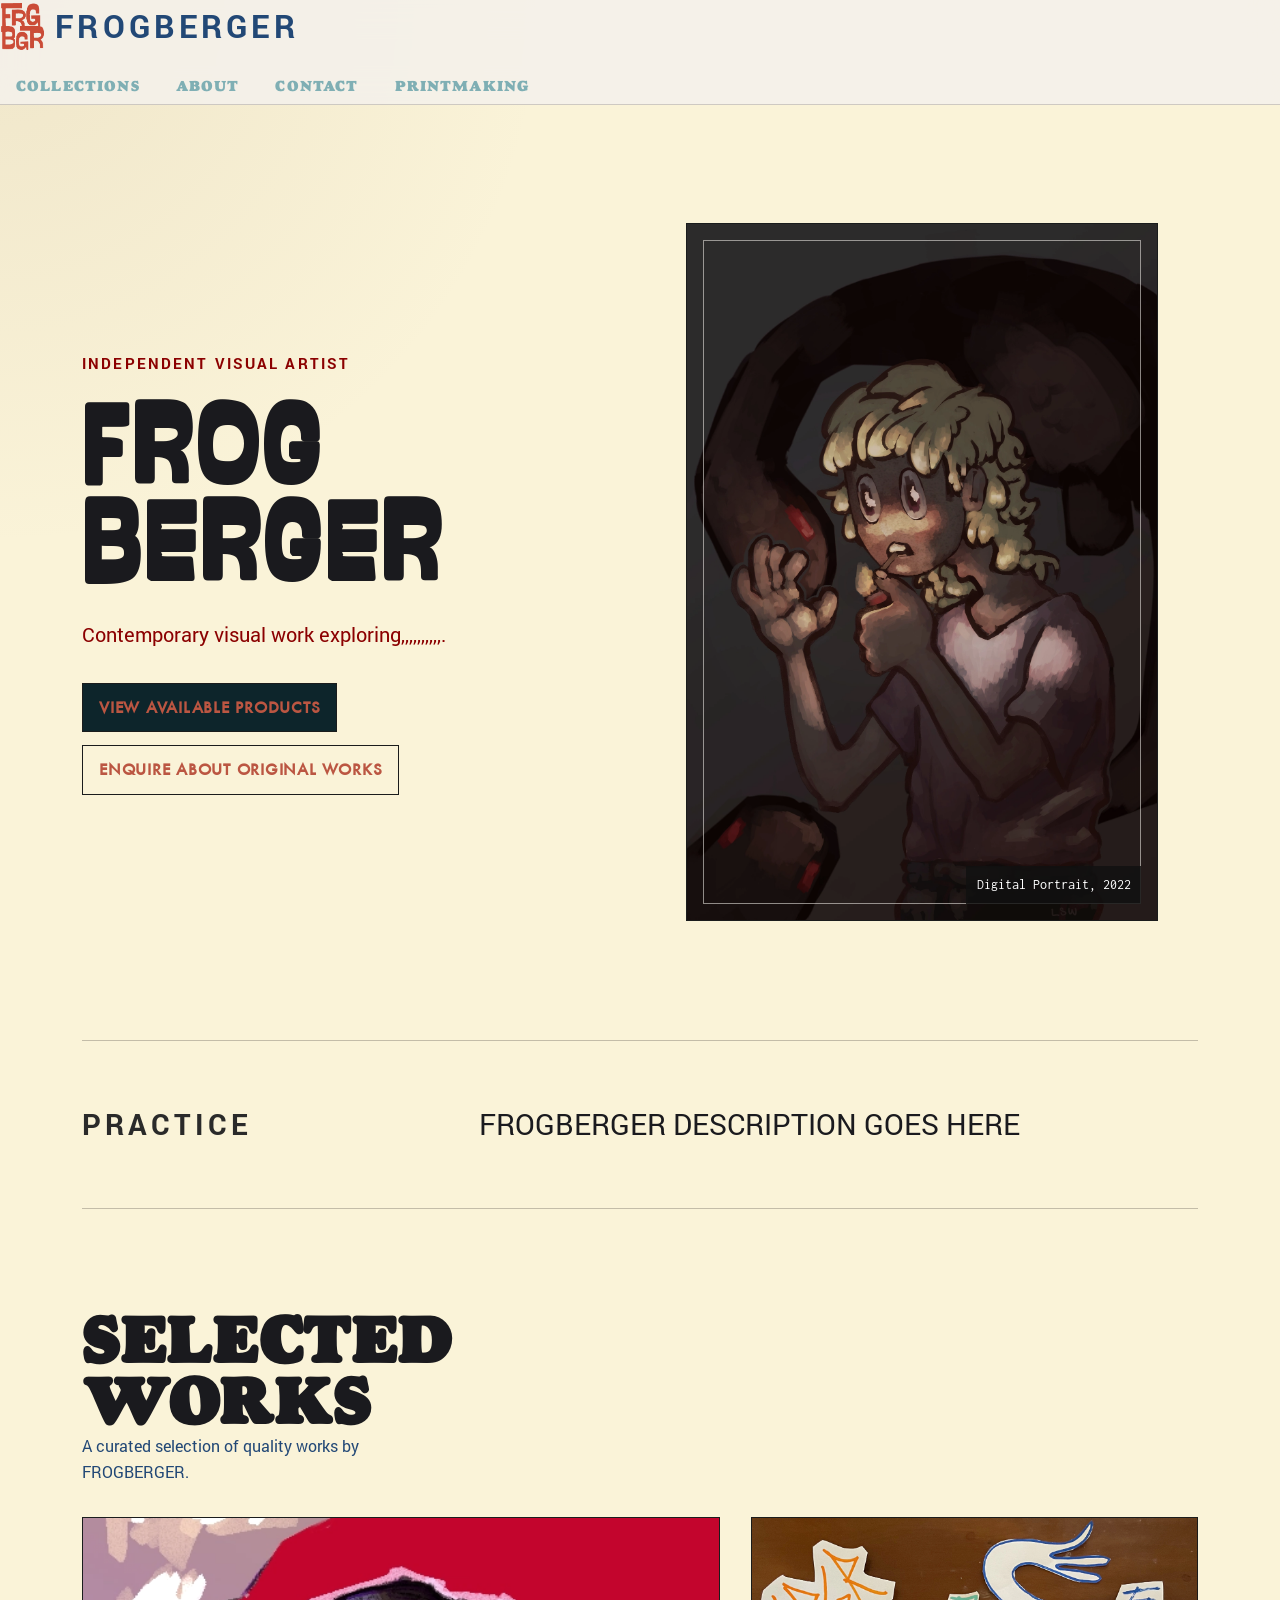
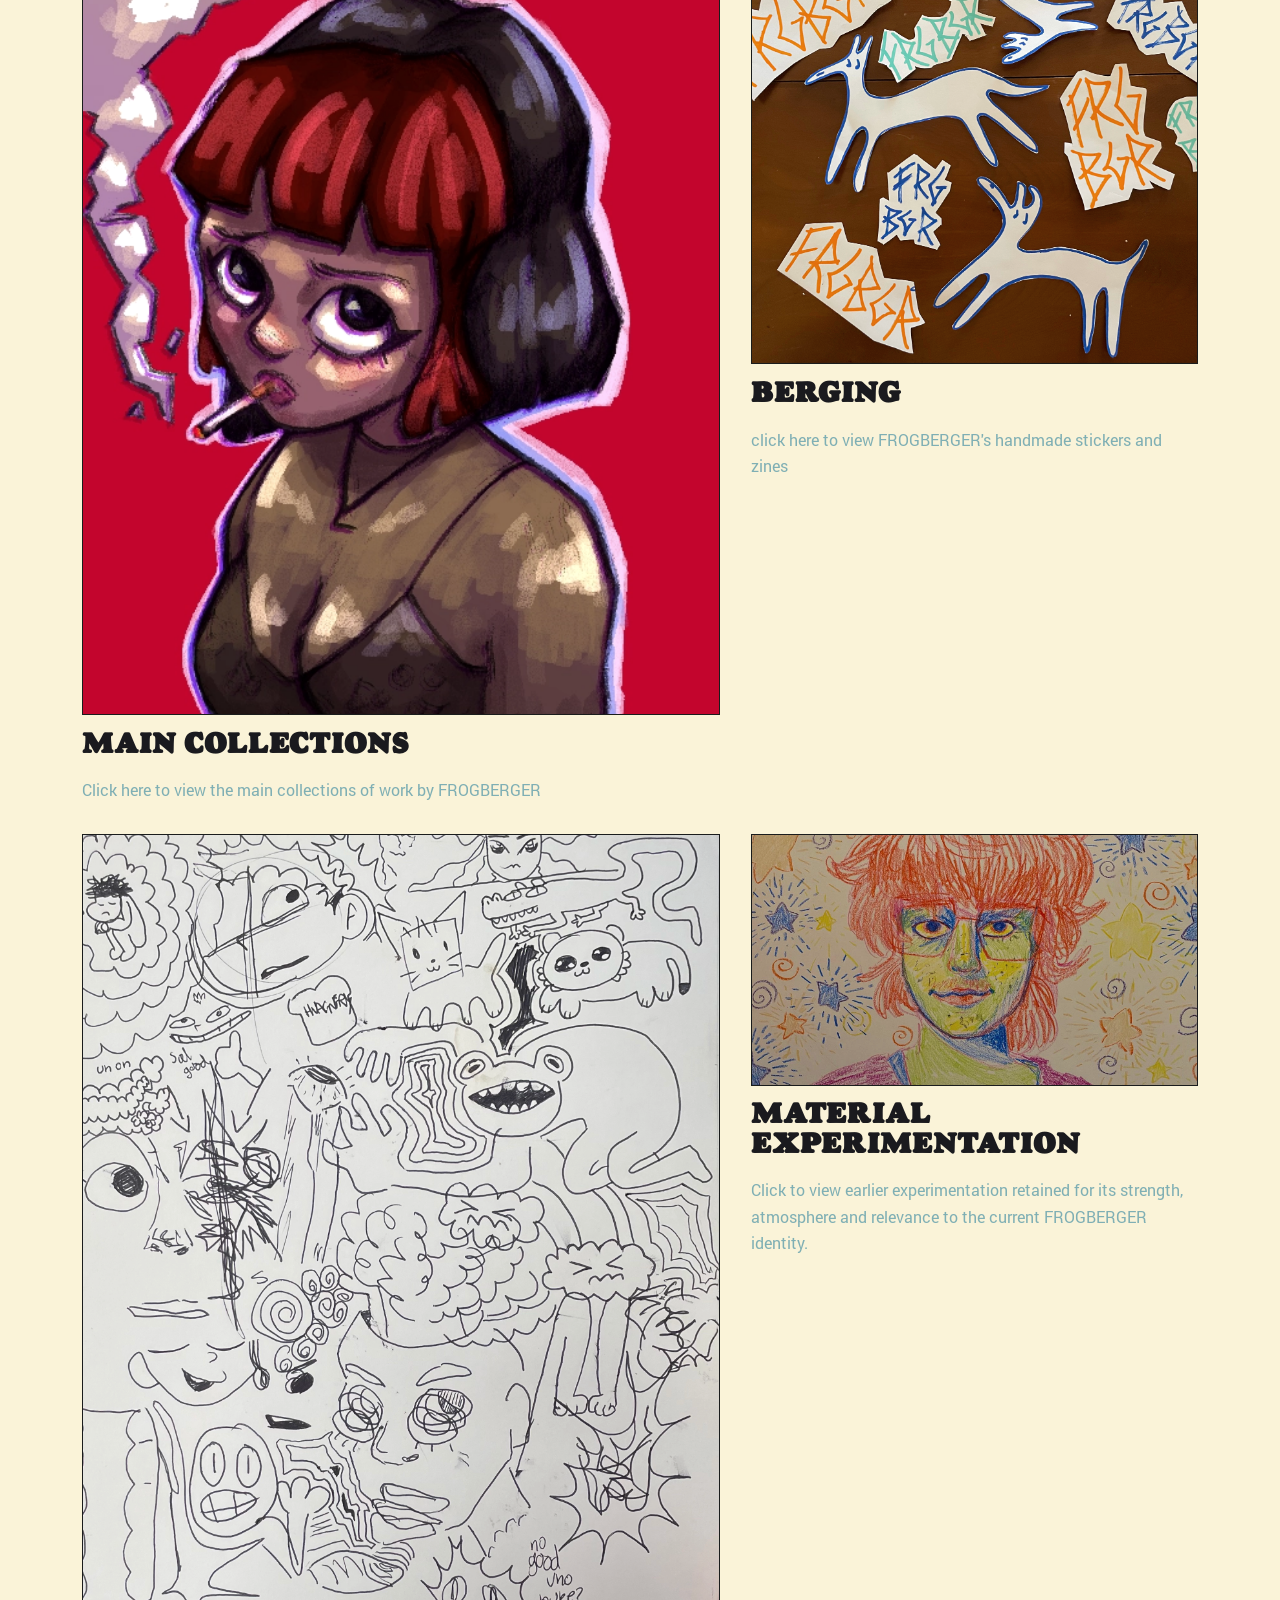
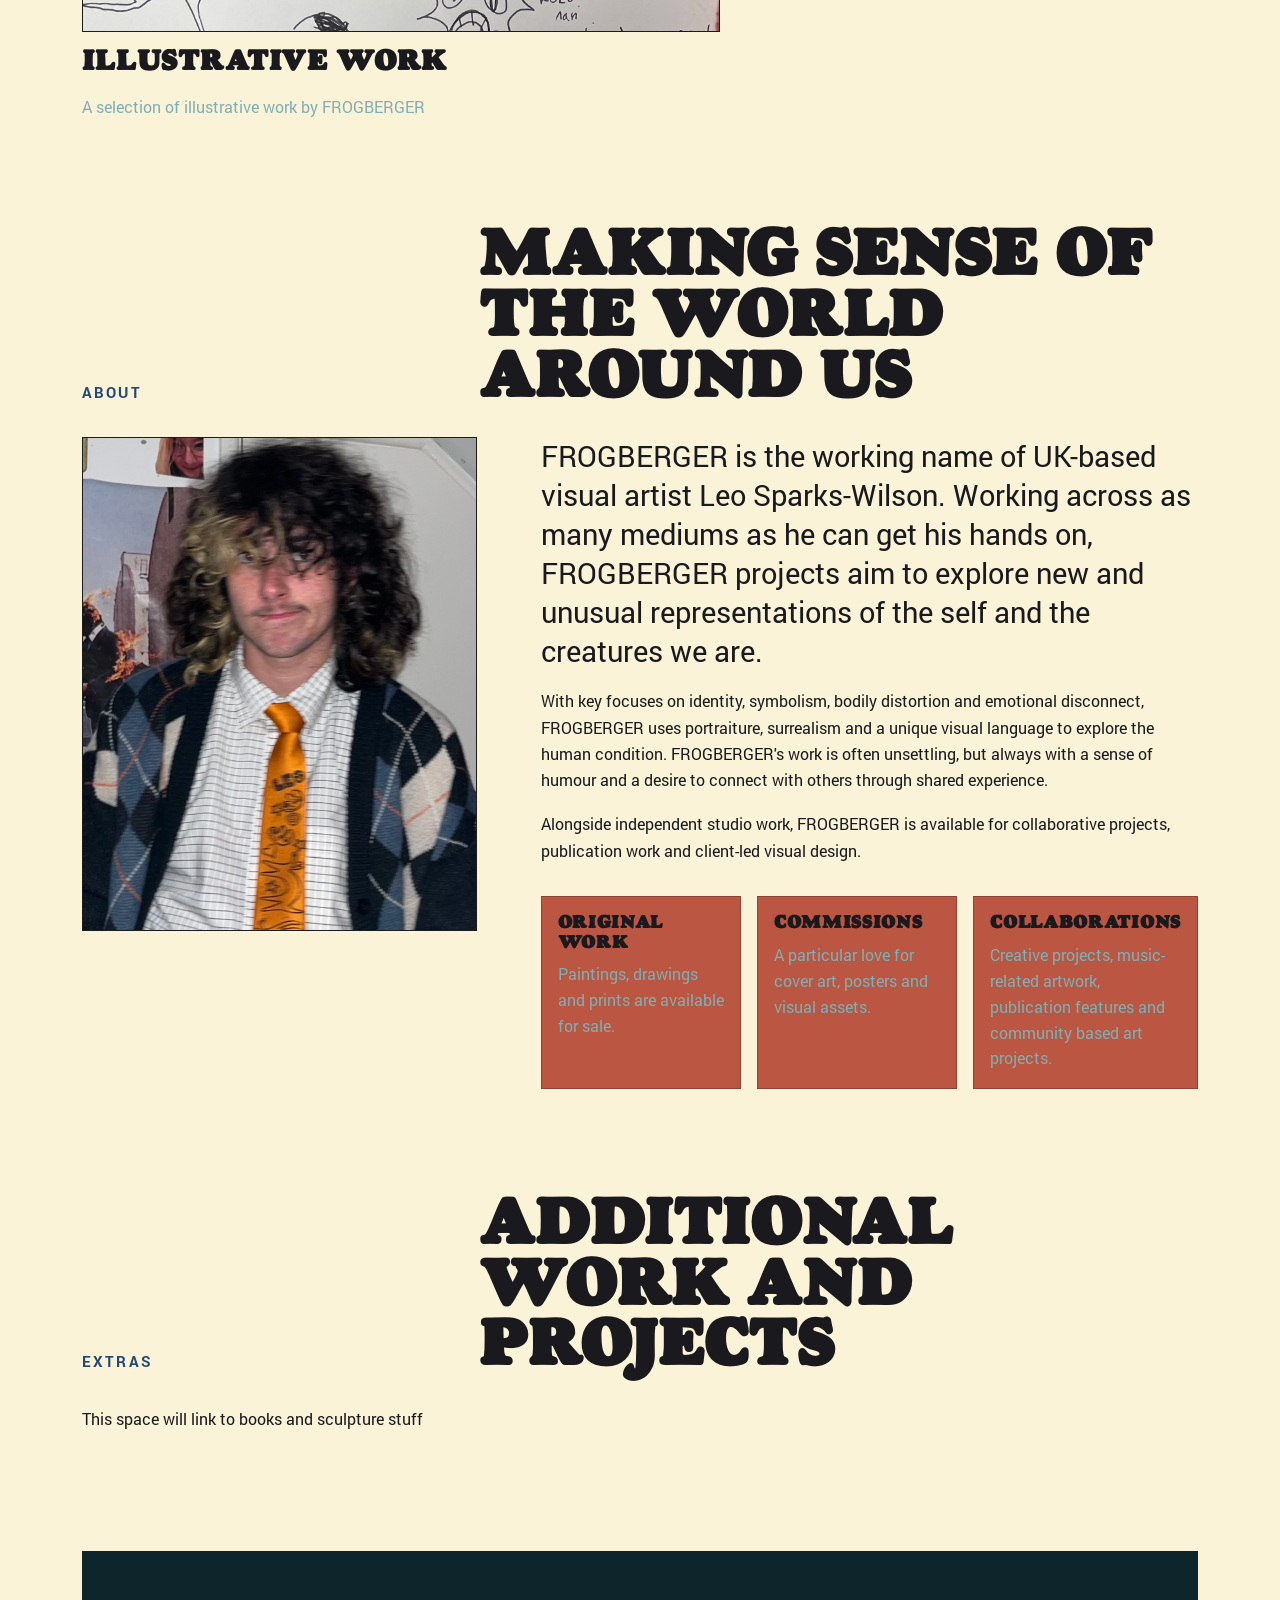
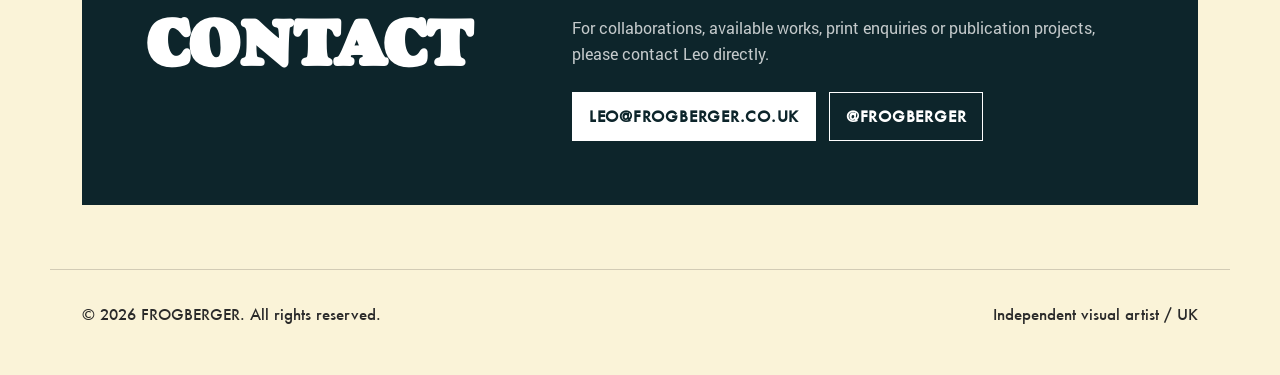
==== commit 971ff358: "commit 1a2b3c4d5e6f7g8h9i0j" ====
--- a/index.html
+++ b/index.html
@@ -49,7 +49,7 @@
       <figure class="hero-image-wrap">
         <img
           class="hero-image"
-          src="assets/images/work56.jpg"
+          src="assets/images/work56.webp"
           alt="FROGBERGER"
         />
         <figcaption class="image-caption">Digital Portrait, 2022</figcaption>
@@ -65,7 +65,7 @@
 
     <section id="work" class="section" aria-labelledby="work-title">
       <div class="section-header">
-        <p class="section-label">Selected work</p>
+
         <div>
           <h2 id="work-title">Selected works</h2>
           <p>
@@ -76,7 +76,7 @@
       <div class="work-grid">
         <a class="work-card large" href="collections.html" aria-label="Enquire about Terminal Bliss in the Face of Damnation">
           <div class="work-image-frame portrait">
-            <img src="assets/images/work9.jpg" 
+            <img src="assets/images/work9.webp" 
             alt="Cherry by FROGBERGER" />
             
           </div>
@@ -91,7 +91,7 @@
 
         <a class="work-card medium" href="collections.html#berging" aria-label="Enquire about Self Portrait">
           <div class="work-image-frame square">
-            <img src="assets/images/work89.jpeg" alt="a congregation of FROGBERGERs" />
+            <img src="assets/images/work89.webp" alt="a congregation of FROGBERGERs" />
           </div>
           <div class="work-info">
             <h3>BERGING</h3>
@@ -102,7 +102,7 @@
 
         <a class="work-card large" href="collections.html#illustrations" aria-label="Enquire about commission work">
           <div class="work-image-frame portrait">
-            <img src="assets/images/work64.jpEg" alt="Commission example by FROGBERGER" />
+            <img src="assets/images/work64.webp" alt="Commission example by FROGBERGER" />
           </div>
           <div class="work-info">
             <h3>illustrative work</h3>
@@ -115,7 +115,7 @@
 
         <a class="work-card medium" href="collections.html#experiments" aria-label="Enquire about archive work">
           <div class="work-image-frame landscape">
-            <img src="assets/images/work14.jpg" alt="Selected archive work by FROGBERGER" />
+            <img src="assets/images/work14.webp" alt="Selected archive work by FROGBERGER" />
           </div>
           <div class="work-info">
             <h3>material experimentation</h3>
@@ -137,7 +137,7 @@
       <div class="about-layout">
         <img
           class="about-image"
-          src="assets/images/icon_01.jpeg"
+          src="assets/images/icon_01.webp"
           alt="mr leo"
         />
 
